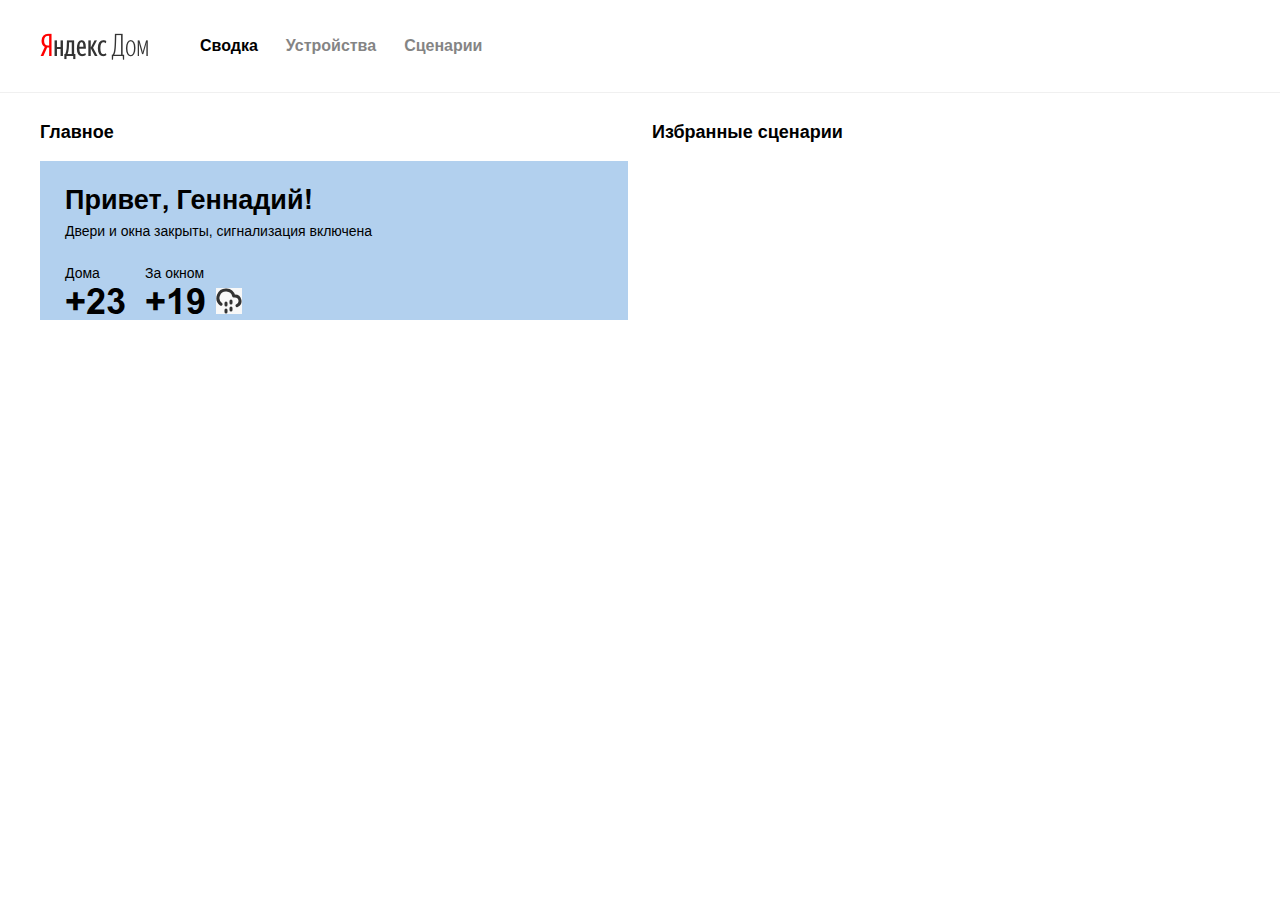
==== index.html @ 8c9fe4a0 "start main section" ====
<!DOCTYPE html>
<html lang="en">
<head>
    <meta charset="UTF-8">
    <meta name="viewport"
          content="width=device-width, initial-scale=1.0">
    <meta http-equiv="X-UA-Compatible" content="ie=edge">
    <title>Document</title>
    <link rel="stylesheet" href="./src/css/main.css">
</head>
<body>
<header class="header container">
    <img src="./src/img/logo.png" alt="">
    <nav class="head-nav">
        <ul class="head-nav__ul">
            <li class="head-nav__li"><a href="#" class="head-nav__link active">Сводка</a></li>
            <li class="head-nav__li"><a href="#" class="head-nav__link">Устройства</a></li>
            <li class="head-nav__li"><a href="#" class="head-nav__link">Сценарии</a></li>
        </ul>
    </nav>
</header>
<main class="container wrapper">
    <section class="main section">
        <h2 class="title">
            Главное
        </h2>
        <div class="main__body">
            <div class="main__info">
                <div class="main__greeting">
                    Привет, Геннадий!
                </div>
                <div class="main__status">
                    Двери и окна закрыты, сигнализация включена
                </div>
                <div class="main__temperature">
                    <div class="main__temperature_indoors">
                        <div class="main__temperature_title">
                            Дома
                        </div>
                        <div class="main__temperature_value">
                            +23
                        </div>
                    </div>
                    <div class="main__temperature_outdoors">
                        <div class="main__temperature_title">
                            За окном
                        </div>
                        <div class="main__temperature_value">
                            +19 <img src="./src/img/svg/cloud-drizzle.svg" alt="">
                        </div>
                    </div>
                </div>
            </div>
            <div class="main__devices">

            </div>
        </div>
    </section>
    <section class="scripts section">
        <div class="section__upper">
            <h2 class="title">Избранные сценарии</h2>
            <div class="scripts__scroller"></div>
        </div>
        <div class="scripts__area"></div>
    </section>
    <section class="devices section">
        <div class="section__upper">
            <h2 class="title"></h2>
            <div class="devices__filter"></div>
            <div class="devices__scroller"></div>
        </div>
        <div class="devices__row"></div>
    </section>
</main>
<footer class="footer">
    <nav class="footer__nav">

    </nav>
    <div class="copyright"></div>
</footer>
</body>
</html>
---- src/css/main.css ----
html,body,div,span,applet,object,iframe,h1,h2,h3,h4,h5,h6,p,blockquote,pre,a,abbr,acronym,address,big,cite,code,del,dfn,em,img,ins,kbd,q,s,samp,small,strike,strong,sub,sup,tt,var,b,u,i,center,dl,dt,dd,ol,ul,li,fieldset,form,label,legend,table,caption,tbody,tfoot,thead,tr,th,td,article,aside,canvas,details,embed,figure,figcaption,footer,header,hgroup,menu,nav,output,ruby,section,summary,time,mark,audio,video{margin:0;padding:0;border:0;font-size:100%;font:inherit;vertical-align:baseline}article,aside,details,figcaption,figure,footer,header,hgroup,menu,nav,section{display:block}body{line-height:1}ol,ul{list-style:none}blockquote,q{quotes:none}blockquote:before,blockquote:after,q:before,q:after{content:'';content:none}table{border-collapse:collapse;border-spacing:0}@font-face{font-family:"ArialMT";src:url("/src/fonts/arial-boldmt-opentype.otf");font-weight:700;font-style:normal}@font-face{font-family:"ArialMT";src:url("/src/fonts/ARIALMT.ttf");font-weight:400;font-style:normal}html{font-size:16px;font-family:"ArialMT",Arial,sans-serif}html,body{margin:0}body{background:transparent}.container{max-width:1366px;padding:0 40px}.title{margin-bottom:20px;font-size:18px;font-weight:700}.wrapper{display:flex;flex-wrap:wrap;padding-top:30px}.header{min-height:92px;display:flex;align-items:center;border-bottom:1px solid #F0F0F0}.head-nav{margin-left:52px}.head-nav__ul{display:flex;flex-wrap:wrap}.head-nav__li{margin-right:28px}.head-nav__link{opacity:0.6;font-size:16px;font-weight:700;color:#333;line-height:20px;text-decoration:none}.head-nav__link.active{opacity:1;color:#000}.main{width:49%;margin-right:2%}.main__body{padding:26px 25px 0 25px;background-color:rgba(0,100,200,0.3)}.main__greeting{margin-bottom:10px;font-size:27px;font-weight:700}.main__temperature{display:flex}.main__status,.main__temperature_title{font-size:14px}.main__status{margin-bottom:28px}.main__temperature_title{margin-bottom:4px}.main__temperature_indoors,.main__temperature_outdoors{min-width:80px}.main__temperature_value{font-size:calc(2em + 4px);font-weight:700}.scripts{width:49%}
/*# sourceMappingURL=main.css.map */
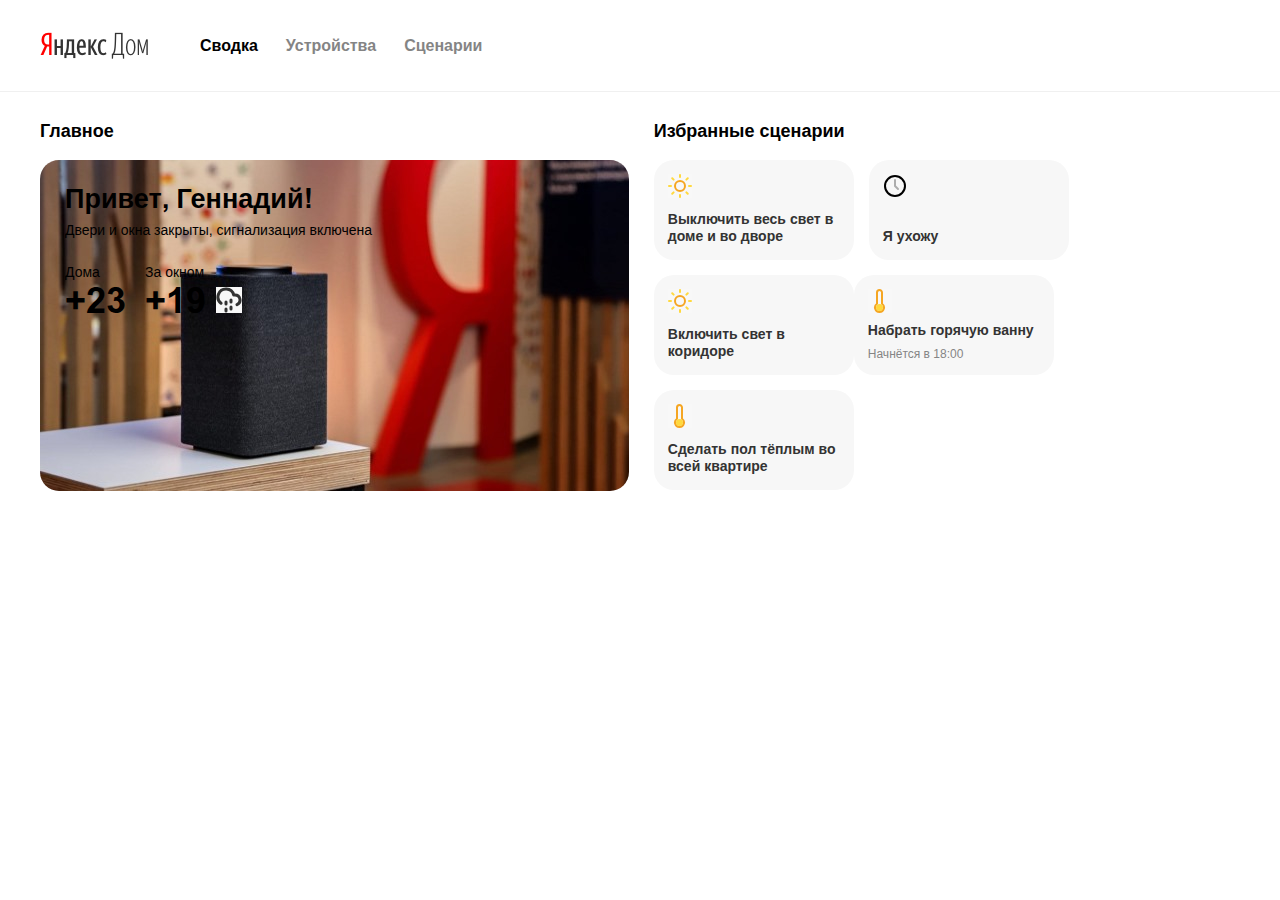
==== commit 2a1c3f3a: "add script section" ====
--- a/index.html
+++ b/index.html
@@ -10,7 +10,7 @@
 </head>
 <body>
 <header class="header container">
-    <img src="./src/img/logo.png" alt="">
+    <img src="src/img/png/logo.png" alt="">
     <nav class="head-nav">
         <ul class="head-nav__ul">
             <li class="head-nav__li"><a href="#" class="head-nav__link active">Сводка</a></li>
@@ -61,7 +61,41 @@
             <h2 class="title">Избранные сценарии</h2>
             <div class="scripts__scroller"></div>
         </div>
-        <div class="scripts__area"></div>
+        <div class="scripts__area">
+            <article class="item">
+                <img class="item__image" src="./src/img/svg/icon_sun_2.svg">
+                <div class="item__text">
+                    Выключить весь свет в доме и во дворе
+                </div>
+            </article>
+            <article class="item">
+                <img class="item__image" src="./src/img/svg/icon_scheduled.svg">
+                <div class="item__text">
+                    Я ухожу
+                </div>
+            </article>
+            <article class="item">
+                <img class="item__image" src="./src/img/svg/icon_sun_2.svg">
+                <div class="item__text">
+                    Включить свет в коридоре
+                </div>
+            </article>
+            <article class="item">
+                <img class="item__image" src="./src/img/svg/icon_temperature_2.svg">
+                <div class="item__text">
+                    Набрать горячую ванну
+                    <p class="item__mode">
+                        Начнётся в 18:00
+                    </p>
+                </div>
+            </article>
+            <article class="item">
+                <img class="item__image" src="./src/img/svg/icon_temperature_2.svg">
+                <div class="item__text">
+                    Сделать пол тёплым во всей квартире
+                </div>
+            </article>
+        </div>
     </section>
     <section class="devices section">
         <div class="section__upper">
--- a/src/css/main.css
+++ b/src/css/main.css
@@ -1,2 +1,2 @@
-html,body,div,span,applet,object,iframe,h1,h2,h3,h4,h5,h6,p,blockquote,pre,a,abbr,acronym,address,big,cite,code,del,dfn,em,img,ins,kbd,q,s,samp,small,strike,strong,sub,sup,tt,var,b,u,i,center,dl,dt,dd,ol,ul,li,fieldset,form,label,legend,table,caption,tbody,tfoot,thead,tr,th,td,article,aside,canvas,details,embed,figure,figcaption,footer,header,hgroup,menu,nav,output,ruby,section,summary,time,mark,audio,video{margin:0;padding:0;border:0;font-size:100%;font:inherit;vertical-align:baseline}article,aside,details,figcaption,figure,footer,header,hgroup,menu,nav,section{display:block}body{line-height:1}ol,ul{list-style:none}blockquote,q{quotes:none}blockquote:before,blockquote:after,q:before,q:after{content:'';content:none}table{border-collapse:collapse;border-spacing:0}@font-face{font-family:"ArialMT";src:url("/src/fonts/arial-boldmt-opentype.otf");font-weight:700;font-style:normal}@font-face{font-family:"ArialMT";src:url("/src/fonts/ARIALMT.ttf");font-weight:400;font-style:normal}html{font-size:16px;font-family:"ArialMT",Arial,sans-serif}html,body{margin:0}body{background:transparent}.container{max-width:1366px;padding:0 40px}.title{margin-bottom:20px;font-size:18px;font-weight:700}.wrapper{display:flex;flex-wrap:wrap;padding-top:30px}.header{min-height:92px;display:flex;align-items:center;border-bottom:1px solid #F0F0F0}.head-nav{margin-left:52px}.head-nav__ul{display:flex;flex-wrap:wrap}.head-nav__li{margin-right:28px}.head-nav__link{opacity:0.6;font-size:16px;font-weight:700;color:#333;line-height:20px;text-decoration:none}.head-nav__link.active{opacity:1;color:#000}.main{width:49%;margin-right:2%}.main__body{padding:26px 25px 0 25px;background-color:rgba(0,100,200,0.3)}.main__greeting{margin-bottom:10px;font-size:27px;font-weight:700}.main__temperature{display:flex}.main__status,.main__temperature_title{font-size:14px}.main__status{margin-bottom:28px}.main__temperature_title{margin-bottom:4px}.main__temperature_indoors,.main__temperature_outdoors{min-width:80px}.main__temperature_value{font-size:calc(2em + 4px);font-weight:700}.scripts{width:49%}
+html,body,div,span,applet,object,iframe,h1,h2,h3,h4,h5,h6,p,blockquote,pre,a,abbr,acronym,address,big,cite,code,del,dfn,em,img,ins,kbd,q,s,samp,small,strike,strong,sub,sup,tt,var,b,u,i,center,dl,dt,dd,ol,ul,li,fieldset,form,label,legend,table,caption,tbody,tfoot,thead,tr,th,td,article,aside,canvas,details,embed,figure,figcaption,footer,header,hgroup,menu,nav,output,ruby,section,summary,time,mark,audio,video{margin:0;padding:0;border:0;font-size:100%;font:inherit;vertical-align:baseline}article,aside,details,figcaption,figure,footer,header,hgroup,menu,nav,section{display:block}body{line-height:1}ol,ul{list-style:none}blockquote,q{quotes:none}blockquote:before,blockquote:after,q:before,q:after{content:'';content:none}table{border-collapse:collapse;border-spacing:0}@font-face{font-family:"ArialMT";src:url("/src/fonts/arial-boldmt-opentype.otf");font-weight:700;font-style:normal}@font-face{font-family:"ArialMT";src:url("/src/fonts/ARIALMT.ttf");font-weight:400;font-style:normal}html{font-size:16px;font-family:"ArialMT",Arial,sans-serif}html,body{margin:0}*{box-sizing:border-box}body{background:transparent}.container{max-width:1366px;padding:0 0 0 40px}.title{margin-bottom:20px;font-size:18px;font-weight:700}.wrapper{display:flex;flex-wrap:wrap;padding-top:30px}.header{min-height:92px;display:flex;align-items:center;border-bottom:1px solid #F0F0F0}.head-nav{margin-left:52px}.head-nav__ul{display:flex;flex-wrap:wrap}.head-nav__li{margin-right:28px}.head-nav__link{opacity:0.6;font-size:16px;font-weight:700;color:#333;line-height:20px;text-decoration:none}.head-nav__link.active{opacity:1;color:#000}.main{width:47.5%;margin-right:2%}.main__body{padding:26px 25px 0 25px;min-height:331px;background:#fff url("./../img/jpeg/bg.jpeg");border-radius:19px}.main__greeting{margin-bottom:10px;font-size:27px;font-weight:700}.main__temperature{display:flex}.main__status,.main__temperature_title{font-size:14px}.main__status{margin-bottom:28px}.main__temperature_title{margin-bottom:4px}.main__temperature_indoors,.main__temperature_outdoors{min-width:80px}.main__temperature_value{font-size:calc(2em + 4px);font-weight:700}.scripts{width:50.5%}.scripts__area{display:flex;flex-wrap:wrap}.scripts__area .item:nth-of-type(3n){margin-right:0}.item{display:flex;flex-direction:column;align-items:flex-start;width:200px;min-height:100px;padding:14px;margin:0 15px 15px 0;border-radius:20px;background-color:#F7F7F7;-moz-transition:box-shadow 0.3s ease-in-out,color 0.3s ease-in-out,background-color 0.3s ease-in-out,border 0.3s ease-in-out;-o-transition:box-shadow 0.3s ease-in-out,color 0.3s ease-in-out,background-color 0.3s ease-in-out,border 0.3s ease-in-out;-webkit-transition:box-shadow 0.3s ease-in-out,color 0.3s ease-in-out,background-color 0.3s ease-in-out,border 0.3s ease-in-out;transition:box-shadow 0.3s ease-in-out,color 0.3s ease-in-out,background-color 0.3s ease-in-out,border 0.3s ease-in-out}.item:hover,.item:active{cursor:pointer;box-shadow:0 2px 6px 0 rgba(197,186,186,0.5);background:#fff}.item__text{margin:auto 0 0 0;font-weight:700;font-size:14px;color:#333;letter-spacing:0;line-height:1.2;text-align:left}.item__mode{margin-top:7px;font-weight:400;font-size:0.75rem;color:#858585;letter-spacing:0}
 /*# sourceMappingURL=main.css.map */
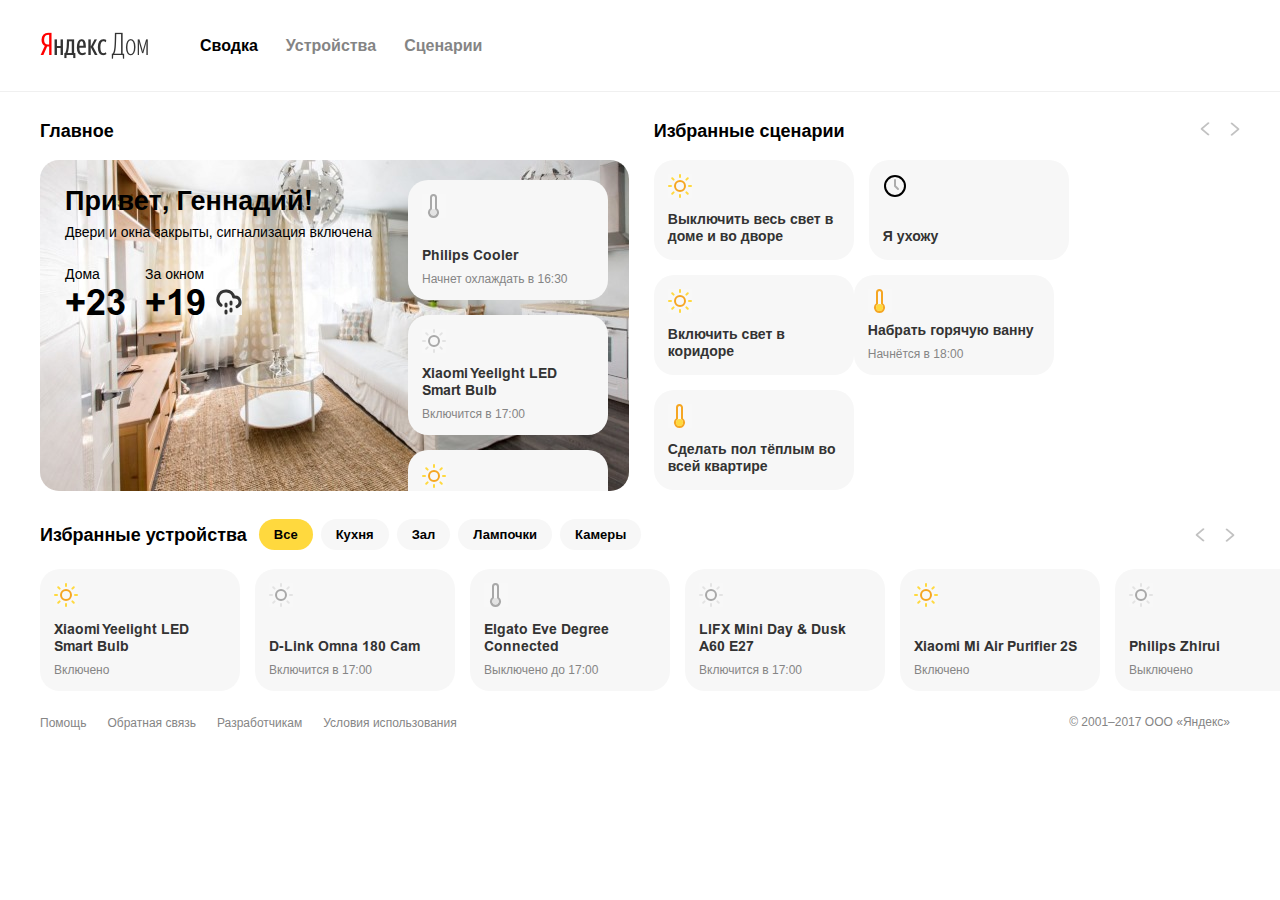
==== commit 10890d35: "add all sections" ====
--- a/index.html
+++ b/index.html
@@ -52,14 +52,60 @@
                 </div>
             </div>
             <div class="main__devices">
+                <div class="main__column">
+                    <article class="item">
+                        <img class="item__image" src="./src/img/svg/icon_temperature.svg">
+                        <div class="item__text">
+                            Philips Cooler
+                            <p class="item__mode">
+                                Начнет охлаждать в 16:30
+                            </p>
+                        </div>
+                    </article>
+                    <article class="item">
+                        <img class="item__image" src="./src/img/svg/icon_sun.svg">
+                        <div class="item__text">
+                            Xiaomi Yeelight LED Smart Bulb
+                            <p class="item__mode">
+                                Включится в 17:00
+                            </p>
+                        </div>
+                    </article>
+                    <article class="item">
+                        <img class="item__image" src="./src/img/svg/icon_sun_2.svg">
+                        <div class="item__text">
+                            Выключить весь свет в доме и во дворе
+                        </div>
+                    </article>
+                    <article class="item">
+                        <img class="item__image" src="./src/img/svg/icon_sun_2.svg">
+                        <div class="item__text">
+                            Выключить весь свет в доме и во дворе
+                        </div>
+                    </article><article class="item">
+                    <img class="item__image" src="./src/img/svg/icon_sun_2.svg">
+                    <div class="item__text">
+                        Выключить весь свет в доме и во дворе
+                    </div>
+                </article><article class="item">
+                    <img class="item__image" src="./src/img/svg/icon_sun_2.svg">
+                    <div class="item__text">
+                        Выключить весь свет в доме и во дворе
+                    </div>
+                </article>
 
+
+                </div>
             </div>
         </div>
     </section>
     <section class="scripts section">
         <div class="section__upper">
             <h2 class="title">Избранные сценарии</h2>
-            <div class="scripts__scroller"></div>
+            <div class="scroller scroller-scripts">
+                <img src="./src/img/png/arrow@2x.png" alt="Предыдущий" class="scroller__arrow">
+                <img src="./src/img/png/arrow_next@2x.png" alt="Следующий" class="scroller__arrow">
+            </div>
         </div>
         <div class="scripts__area">
             <article class="item">
@@ -98,19 +144,111 @@
         </div>
     </section>
     <section class="devices section">
-        <div class="section__upper">
-            <h2 class="title"></h2>
-            <div class="devices__filter"></div>
-            <div class="devices__scroller"></div>
-        </div>
-        <div class="devices__row"></div>
+        <div class="section__upper devices__upper">
+            <h2 class="title">Избранные устройства</h2>
+            <div class="devices__filter">
+                <div class="devices__filter_lg">
+                    <button class="devices__filter-btn active">Все</button>
+                    <button class="devices__filter-btn">Кухня</button>
+                    <button class="devices__filter-btn">Зал</button>
+                    <button class="devices__filter-btn">Лампочки</button>
+                    <button class="devices__filter-btn">Камеры</button>
+                </div>
+                <div class="devices__filter_sm"></div>
+            </div>
+            <div class="scroller scroller-devices">
+                <img src="./src/img/png/arrow@2x.png" alt="Предыдущий" class="scroller__arrow ">
+                <img src="./src/img/png/arrow_next@2x.png" alt="Следующий" class="scroller__arrow active">
+            </div>
+        </div>
+        <div class="devices__visible-area">
+            <div class="devices__row">
+                <article class="item">
+                    <img class="item__image" src="./src/img/svg/icon_sun_2.svg">
+                    <div class="item__text">
+                        Xiaomi Yeelight LED Smart Bulb
+                        <p class="item__mode">
+                            Включено
+                        </p>
+                    </div>
+                </article>
+                <article class="item">
+                    <img class="item__image" src="./src/img/svg/icon_sun.svg">
+                    <div class="item__text">
+                        D-Link Omna 180 Cam
+                        <p class="item__mode">
+                            Включится в 17:00
+                        </p>
+                    </div>
+                </article>
+                <article class="item">
+                    <img class="item__image" src="./src/img/svg/icon_temperature.svg">
+                    <div class="item__text">
+                        Elgato Eve Degree Connected
+                        <p class="item__mode">
+                            Выключено до 17:00
+                        </p>
+                    </div>
+                </article>
+                <article class="item">
+                    <img class="item__image" src="./src/img/svg/icon_sun.svg">
+                    <div class="item__text">
+                        LIFX Mini Day & Dusk A60 E27
+                        <p class="item__mode">
+                            Включится в 17:00
+                        </p>
+                    </div>
+                </article>
+                <article class="item">
+                    <img class="item__image" src="./src/img/svg/icon_sun_2.svg">
+                    <div class="item__text">
+                        Xiaomi Mi Air Purifier 2S
+                        <p class="item__mode">
+                            Включено
+                        </p>
+                    </div>
+                </article>
+                <article class="item">
+                    <img class="item__image" src="./src/img/svg/icon_sun.svg">
+                    <div class="item__text">
+                        Philips Zhirui
+                        <p class="item__mode">
+                            Выключено
+                        </p>
+                    </div>
+                </article>
+                <article class="item">
+                    <img class="item__image" src="./src/img/svg/icon_sun_2.svg">
+                    <div class="item__text">
+                        Philips Zhirui
+                        <p class="item__mode">
+                            Выключено
+                        </p>
+                    </div>
+                </article>
+                <article class="item">Xiaomi Mi Air Purifier 2S
+                    <img class="item__image" src="./src/img/svg/icon_temperature_2.svg">
+                    <div class="item__text">
+                        Xiaomi Mi Air Purifier 2S
+                        <p class="item__mode">
+                            Включено
+                        </p>
+                    </div>
+                </article>
+            </div>
+        </div>
     </section>
 </main>
-<footer class="footer">
+<footer class="container footer">
     <nav class="footer__nav">
-
+        <ul class="footer__ul">
+            <li class="footer__li"><a href="#" class="footer__a">Помощь</a></li>
+            <li class="footer__li"><a href="#" class="footer__a">Обратная связь</a></li>
+            <li class="footer__li"><a href="#" class="footer__a">Разработчикам</a></li>
+            <li class="footer__li"><a href="#" class="footer__a">Условия использования</a></li>
+        </ul>
     </nav>
-    <div class="copyright"></div>
+    <div class="copyright">© 2001–2017  ООО «Яндекс»</div>
 </footer>
 </body>
 </html>--- a/src/css/main.css
+++ b/src/css/main.css
@@ -1,2 +1,2 @@
-html,body,div,span,applet,object,iframe,h1,h2,h3,h4,h5,h6,p,blockquote,pre,a,abbr,acronym,address,big,cite,code,del,dfn,em,img,ins,kbd,q,s,samp,small,strike,strong,sub,sup,tt,var,b,u,i,center,dl,dt,dd,ol,ul,li,fieldset,form,label,legend,table,caption,tbody,tfoot,thead,tr,th,td,article,aside,canvas,details,embed,figure,figcaption,footer,header,hgroup,menu,nav,output,ruby,section,summary,time,mark,audio,video{margin:0;padding:0;border:0;font-size:100%;font:inherit;vertical-align:baseline}article,aside,details,figcaption,figure,footer,header,hgroup,menu,nav,section{display:block}body{line-height:1}ol,ul{list-style:none}blockquote,q{quotes:none}blockquote:before,blockquote:after,q:before,q:after{content:'';content:none}table{border-collapse:collapse;border-spacing:0}@font-face{font-family:"ArialMT";src:url("/src/fonts/arial-boldmt-opentype.otf");font-weight:700;font-style:normal}@font-face{font-family:"ArialMT";src:url("/src/fonts/ARIALMT.ttf");font-weight:400;font-style:normal}html{font-size:16px;font-family:"ArialMT",Arial,sans-serif}html,body{margin:0}*{box-sizing:border-box}body{background:transparent}.container{max-width:1366px;padding:0 0 0 40px}.title{margin-bottom:20px;font-size:18px;font-weight:700}.wrapper{display:flex;flex-wrap:wrap;padding-top:30px}.header{min-height:92px;display:flex;align-items:center;border-bottom:1px solid #F0F0F0}.head-nav{margin-left:52px}.head-nav__ul{display:flex;flex-wrap:wrap}.head-nav__li{margin-right:28px}.head-nav__link{opacity:0.6;font-size:16px;font-weight:700;color:#333;line-height:20px;text-decoration:none}.head-nav__link.active{opacity:1;color:#000}.main{width:47.5%;margin-right:2%}.main__body{padding:26px 25px 0 25px;min-height:331px;background:#fff url("./../img/jpeg/bg.jpeg");border-radius:19px}.main__greeting{margin-bottom:10px;font-size:27px;font-weight:700}.main__temperature{display:flex}.main__status,.main__temperature_title{font-size:14px}.main__status{margin-bottom:28px}.main__temperature_title{margin-bottom:4px}.main__temperature_indoors,.main__temperature_outdoors{min-width:80px}.main__temperature_value{font-size:calc(2em + 4px);font-weight:700}.scripts{width:50.5%}.scripts__area{display:flex;flex-wrap:wrap}.scripts__area .item:nth-of-type(3n){margin-right:0}.item{display:flex;flex-direction:column;align-items:flex-start;width:200px;min-height:100px;padding:14px;margin:0 15px 15px 0;border-radius:20px;background-color:#F7F7F7;-moz-transition:box-shadow 0.3s ease-in-out,color 0.3s ease-in-out,background-color 0.3s ease-in-out,border 0.3s ease-in-out;-o-transition:box-shadow 0.3s ease-in-out,color 0.3s ease-in-out,background-color 0.3s ease-in-out,border 0.3s ease-in-out;-webkit-transition:box-shadow 0.3s ease-in-out,color 0.3s ease-in-out,background-color 0.3s ease-in-out,border 0.3s ease-in-out;transition:box-shadow 0.3s ease-in-out,color 0.3s ease-in-out,background-color 0.3s ease-in-out,border 0.3s ease-in-out}.item:hover,.item:active{cursor:pointer;box-shadow:0 2px 6px 0 rgba(197,186,186,0.5);background:#fff}.item__text{margin:auto 0 0 0;font-weight:700;font-size:14px;color:#333;letter-spacing:0;line-height:1.2;text-align:left}.item__mode{margin-top:7px;font-weight:400;font-size:0.75rem;color:#858585;letter-spacing:0}
+html,body,div,span,applet,object,iframe,h1,h2,h3,h4,h5,h6,p,blockquote,pre,a,abbr,acronym,address,big,cite,code,del,dfn,em,img,ins,kbd,q,s,samp,small,strike,strong,sub,sup,tt,var,b,u,i,center,dl,dt,dd,ol,ul,li,fieldset,form,label,legend,table,caption,tbody,tfoot,thead,tr,th,td,article,aside,canvas,details,embed,figure,figcaption,footer,header,hgroup,menu,nav,output,ruby,section,summary,time,mark,audio,video{margin:0;padding:0;border:0;font-size:100%;font:inherit;vertical-align:baseline}article,aside,details,figcaption,figure,footer,header,hgroup,menu,nav,section{display:block}body{line-height:1}ol,ul{list-style:none}blockquote,q{quotes:none}blockquote:before,blockquote:after,q:before,q:after{content:'';content:none}table{border-collapse:collapse;border-spacing:0}@font-face{font-family:"ArialMT";src:url("./../fonts/arial-boldmt-opentype.otf");font-weight:700;font-style:normal}@font-face{font-family:"ArialMT";src:url("./../fonts/ARIALMT.ttf");font-weight:400;font-style:normal}html{font-size:16px;font-family:"ArialMT",Arial,sans-serif}html,body{margin:0}*{box-sizing:border-box}body{background:transparent}main{margin-bottom:8px}.container{max-width:1366px;padding:0 0 0 40px}.title{margin-bottom:20px;font-size:18px;font-weight:700}.wrapper{display:flex;flex-wrap:wrap;padding-top:30px}.section__upper{display:flex;justify-content:space-between}.scroller{display:flex;justify-content:space-between;width:40px}.scroller__arrow{display:block;width:10px;height:14px}.scroller-scripts{margin-right:40px}.header{min-height:92px;display:flex;align-items:center;border-bottom:1px solid #F0F0F0}.head-nav{margin-left:52px}.head-nav__ul{display:flex;flex-wrap:wrap}.head-nav__li{margin-right:28px}.head-nav__link{opacity:0.6;font-size:16px;font-weight:700;color:#333;line-height:20px;text-decoration:none}.head-nav__link.active{opacity:1;color:#000}.main{width:47.5%;margin:0 2% 28px 0}.main .item{min-height:120px;margin-right:0}.main__body{display:flex;overflow:hidden;padding:20px 21px 0 25px;max-height:330px;min-height:331px;background:#fff url("./../img/jpeg/12.jpg") no-repeat;border-radius:19px}.main__info{padding-top:8px}.main__greeting{margin-bottom:10px;font-size:27px;font-weight:700}.main__temperature{display:flex}.main__status,.main__temperature_title{font-size:14px}.main__status{margin-bottom:28px}.main__temperature_title{margin-bottom:4px}.main__temperature_indoors,.main__temperature_outdoors{min-width:80px}.main__temperature_value{font-size:calc(2em + 4px);font-weight:700}.main__devices{margin:0 0 0 auto}.main__column{display:flex;flex-wrap:wrap;flex-direction:column;height:10000px}.scripts{width:50.5%}.scripts__area{display:flex;flex-wrap:wrap}.scripts__area .item:nth-of-type(3n){margin-right:0}.item{display:flex;flex-direction:column;align-items:flex-start;width:200px;min-height:100px;padding:14px;margin:0 15px 15px 0;border-radius:20px;background-color:#F7F7F7;-moz-transition:box-shadow 0.3s ease-in-out,color 0.3s ease-in-out,background-color 0.3s ease-in-out,border 0.3s ease-in-out;-o-transition:box-shadow 0.3s ease-in-out,color 0.3s ease-in-out,background-color 0.3s ease-in-out,border 0.3s ease-in-out;-webkit-transition:box-shadow 0.3s ease-in-out,color 0.3s ease-in-out,background-color 0.3s ease-in-out,border 0.3s ease-in-out;transition:box-shadow 0.3s ease-in-out,color 0.3s ease-in-out,background-color 0.3s ease-in-out,border 0.3s ease-in-out}.item:hover,.item:active{cursor:pointer;box-shadow:0 2px 6px 0 rgba(197,186,186,0.5);background:#fff}.item__text{margin:auto 0 0 0;font-weight:700;font-size:14px;color:#333;letter-spacing:0;line-height:1.2;text-align:left}.item__mode{margin-top:7px;font-weight:400;font-size:0.75rem;color:#858585;letter-spacing:0}.devices{width:100%}.devices .title{margin-bottom:0}.devices .item{min-height:120px}.devices__upper{display:flex;align-items:center;margin-bottom:19px}.devices__filter{margin:0 auto 0 12px}.devices__filter_lg{display:flex}.devices__filter-btn{display:block;margin-right:8px;padding:8px 15px;background-color:#F7F7F7;font-size:0.8125rem;font-weight:700;border-radius:20px;border:none}.devices__filter-btn.active{background-color:#FFD93E}.scroller-devices{margin-right:45px}.devices__visible-area{overflow-x:hidden}.devices__row{display:flex;width:10000px}.footer{display:flex;align-items:center;justify-content:space-between;padding-right:50px}.footer__ul{display:flex;flex-wrap:wrap}.footer__a,.copyright{font-size:0.75rem;color:#858585;letter-spacing:0.01px}.footer__li{margin-right:21px}.footer__a{text-decoration:none}.footer__a:hover{text-decoration:none}
 /*# sourceMappingURL=main.css.map */
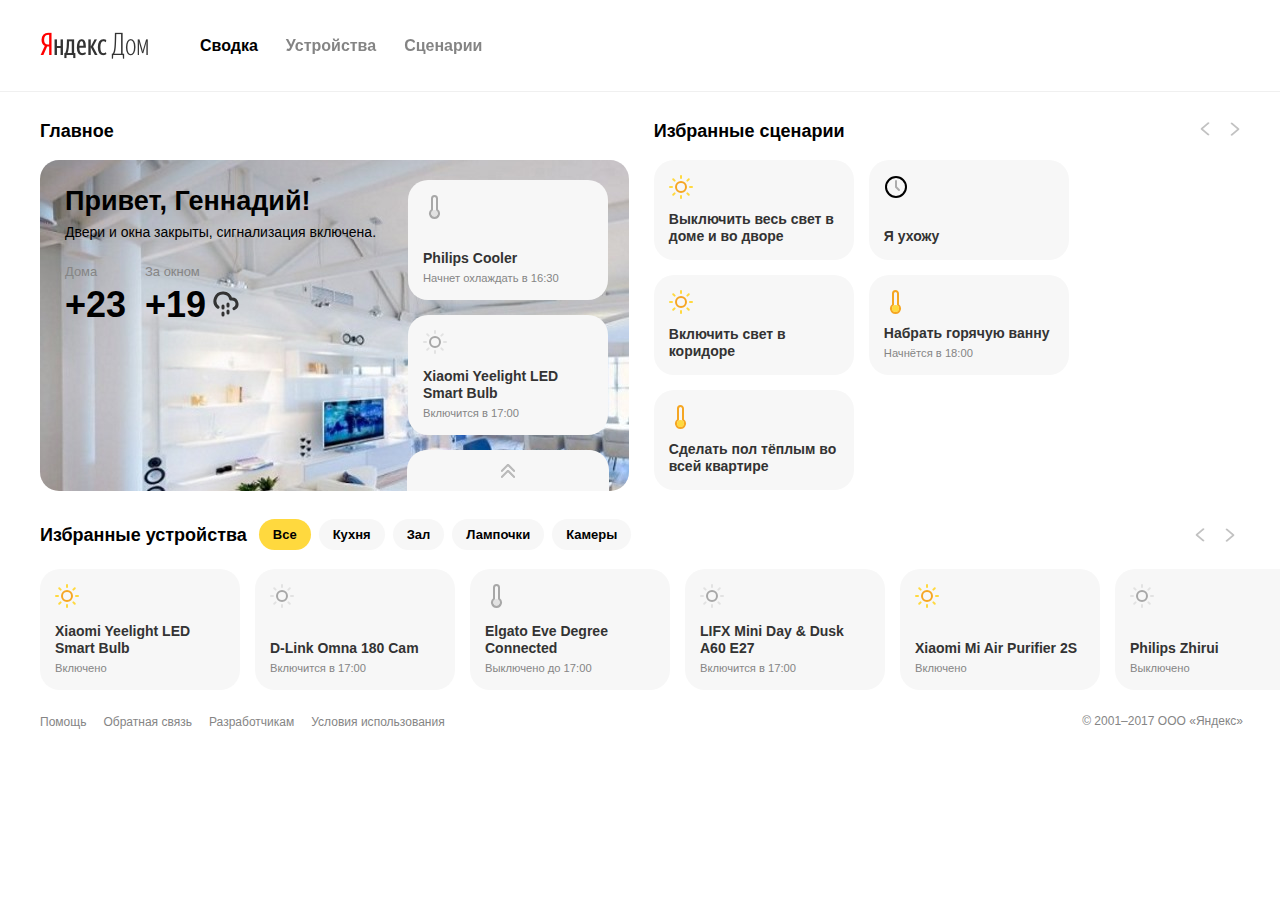
==== commit adbd5c8d: "all sections on adaptive" ====
--- a/index.html
+++ b/index.html
@@ -10,8 +10,8 @@
 </head>
 <body>
 <header class="header container">
-    <img src="src/img/png/logo.png" alt="">
-    <nav class="head-nav">
+    <img src="src/img/png/logo.png" alt="ЯндексДом">
+    <nav class="head-nav sm-hidden">
         <ul class="head-nav__ul">
             <li class="head-nav__li"><a href="#" class="head-nav__link active">Сводка</a></li>
             <li class="head-nav__li"><a href="#" class="head-nav__link">Устройства</a></li>
@@ -21,7 +21,7 @@
 </header>
 <main class="container wrapper">
     <section class="main section">
-        <h2 class="title">
+        <h2 class="title sm-hidden">
             Главное
         </h2>
         <div class="main__body">
@@ -30,7 +30,7 @@
                     Привет, Геннадий!
                 </div>
                 <div class="main__status">
-                    Двери и окна закрыты, сигнализация включена
+                    Двери и окна закрыты, сигнализация включена.
                 </div>
                 <div class="main__temperature">
                     <div class="main__temperature_indoors">
@@ -38,7 +38,7 @@
                             Дома
                         </div>
                         <div class="main__temperature_value">
-                            +23
+                            <div class="main__temperature_wrap">+23</div>
                         </div>
                     </div>
                     <div class="main__temperature_outdoors">
@@ -46,10 +46,14 @@
                             За окном
                         </div>
                         <div class="main__temperature_value">
-                            +19 <img src="./src/img/svg/cloud-drizzle.svg" alt="">
-                        </div>
-                    </div>
-                </div>
+                            <div class="main__temperature_wrap">+19</div>
+                            <img src="./src/img/svg/cloud-drizzle.svg" alt="Облачно" class="main__temperature_img">
+                        </div>
+                    </div>
+                </div>
+            </div>
+            <div class="main__next-devices sm-hidden">
+                <img src="./src/img/svg/more.svg" alt="Дальше">
             </div>
             <div class="main__devices">
                 <div class="main__column">
@@ -82,19 +86,19 @@
                         <div class="item__text">
                             Выключить весь свет в доме и во дворе
                         </div>
-                    </article><article class="item">
-                    <img class="item__image" src="./src/img/svg/icon_sun_2.svg">
-                    <div class="item__text">
-                        Выключить весь свет в доме и во дворе
-                    </div>
-                </article><article class="item">
-                    <img class="item__image" src="./src/img/svg/icon_sun_2.svg">
-                    <div class="item__text">
-                        Выключить весь свет в доме и во дворе
-                    </div>
-                </article>
-
-
+                    </article>
+                    <article class="item">
+                        <img class="item__image" src="./src/img/svg/icon_sun_2.svg">
+                        <div class="item__text">
+                            Выключить весь свет в доме и во дворе
+                        </div>
+                    </article>
+                    <article class="item">
+                        <img class="item__image" src="./src/img/svg/icon_sun_2.svg">
+                        <div class="item__text">
+                            Выключить весь свет в доме и во дворе
+                        </div>
+                    </article>
                 </div>
             </div>
         </div>
@@ -102,52 +106,54 @@
     <section class="scripts section">
         <div class="section__upper">
             <h2 class="title">Избранные сценарии</h2>
-            <div class="scroller scroller-scripts">
+            <div class="scroller scroller-scripts sm-hidden">
                 <img src="./src/img/png/arrow@2x.png" alt="Предыдущий" class="scroller__arrow">
                 <img src="./src/img/png/arrow_next@2x.png" alt="Следующий" class="scroller__arrow">
             </div>
         </div>
-        <div class="scripts__area">
-            <article class="item">
-                <img class="item__image" src="./src/img/svg/icon_sun_2.svg">
-                <div class="item__text">
-                    Выключить весь свет в доме и во дворе
-                </div>
-            </article>
-            <article class="item">
-                <img class="item__image" src="./src/img/svg/icon_scheduled.svg">
-                <div class="item__text">
-                    Я ухожу
-                </div>
-            </article>
-            <article class="item">
-                <img class="item__image" src="./src/img/svg/icon_sun_2.svg">
-                <div class="item__text">
-                    Включить свет в коридоре
-                </div>
-            </article>
-            <article class="item">
-                <img class="item__image" src="./src/img/svg/icon_temperature_2.svg">
-                <div class="item__text">
-                    Набрать горячую ванну
-                    <p class="item__mode">
-                        Начнётся в 18:00
-                    </p>
-                </div>
-            </article>
-            <article class="item">
-                <img class="item__image" src="./src/img/svg/icon_temperature_2.svg">
-                <div class="item__text">
-                    Сделать пол тёплым во всей квартире
-                </div>
-            </article>
+        <div class="scripts__wrap">
+            <div class="scripts__area">
+                <article class="item">
+                    <img class="item__image" src="./src/img/svg/icon_sun_2.svg">
+                    <div class="item__text">
+                        Выключить весь свет в доме и во дворе
+                    </div>
+                </article>
+                <article class="item">
+                    <img class="item__image" src="./src/img/svg/icon_scheduled.svg">
+                    <div class="item__text">
+                        Я ухожу
+                    </div>
+                </article>
+                <article class="item">
+                    <img class="item__image" src="./src/img/svg/icon_sun_2.svg">
+                    <div class="item__text">
+                        Включить свет в коридоре
+                    </div>
+                </article>
+                <article class="item">
+                    <img class="item__image" src="./src/img/svg/icon_temperature_2.svg">
+                    <div class="item__text">
+                        Набрать горячую ванну
+                        <p class="item__mode">
+                            Начнётся в 18:00
+                        </p>
+                    </div>
+                </article>
+                <article class="item">
+                    <img class="item__image" src="./src/img/svg/icon_temperature_2.svg">
+                    <div class="item__text">
+                        Сделать пол тёплым во всей квартире
+                    </div>
+                </article>
+            </div>
         </div>
     </section>
     <section class="devices section">
         <div class="section__upper devices__upper">
             <h2 class="title">Избранные устройства</h2>
             <div class="devices__filter">
-                <div class="devices__filter_lg">
+                <div class="devices__filter_lg sm-hidden">
                     <button class="devices__filter-btn active">Все</button>
                     <button class="devices__filter-btn">Кухня</button>
                     <button class="devices__filter-btn">Зал</button>
@@ -156,7 +162,7 @@
                 </div>
                 <div class="devices__filter_sm"></div>
             </div>
-            <div class="scroller scroller-devices">
+            <div class="scroller scroller-devices sm-hidden">
                 <img src="./src/img/png/arrow@2x.png" alt="Предыдущий" class="scroller__arrow ">
                 <img src="./src/img/png/arrow_next@2x.png" alt="Следующий" class="scroller__arrow active">
             </div>
@@ -230,6 +236,24 @@
                     <img class="item__image" src="./src/img/svg/icon_temperature_2.svg">
                     <div class="item__text">
                         Xiaomi Mi Air Purifier 2S
+                        <p class="item__mode">
+                            Включено
+                        </p>
+                    </div>
+                </article>
+                <article class="item">Xiaomi Mi Air Purifier 2S
+                    <img class="item__image" src="./src/img/svg/icon_temperature_2.svg">
+                    <div class="item__text">
+                        Test
+                        <p class="item__mode">
+                            Выключено
+                        </p>
+                    </div>
+                </article>
+                <article class="item">Xiaomi Mi Air Purifier 2S
+                    <img class="item__image" src="./src/img/svg/icon_temperature_2.svg">
+                    <div class="item__text">
+                        Test Super
                         <p class="item__mode">
                             Включено
                         </p>
@@ -248,7 +272,7 @@
             <li class="footer__li"><a href="#" class="footer__a">Условия использования</a></li>
         </ul>
     </nav>
-    <div class="copyright">© 2001–2017  ООО «Яндекс»</div>
+    <div class="copyright">© 2001–2017 ООО «Яндекс»</div>
 </footer>
 </body>
 </html>--- a/src/css/main.css
+++ b/src/css/main.css
@@ -1,2 +1,2 @@
-html,body,div,span,applet,object,iframe,h1,h2,h3,h4,h5,h6,p,blockquote,pre,a,abbr,acronym,address,big,cite,code,del,dfn,em,img,ins,kbd,q,s,samp,small,strike,strong,sub,sup,tt,var,b,u,i,center,dl,dt,dd,ol,ul,li,fieldset,form,label,legend,table,caption,tbody,tfoot,thead,tr,th,td,article,aside,canvas,details,embed,figure,figcaption,footer,header,hgroup,menu,nav,output,ruby,section,summary,time,mark,audio,video{margin:0;padding:0;border:0;font-size:100%;font:inherit;vertical-align:baseline}article,aside,details,figcaption,figure,footer,header,hgroup,menu,nav,section{display:block}body{line-height:1}ol,ul{list-style:none}blockquote,q{quotes:none}blockquote:before,blockquote:after,q:before,q:after{content:'';content:none}table{border-collapse:collapse;border-spacing:0}@font-face{font-family:"ArialMT";src:url("./../fonts/arial-boldmt-opentype.otf");font-weight:700;font-style:normal}@font-face{font-family:"ArialMT";src:url("./../fonts/ARIALMT.ttf");font-weight:400;font-style:normal}html{font-size:16px;font-family:"ArialMT",Arial,sans-serif}html,body{margin:0}*{box-sizing:border-box}body{background:transparent}main{margin-bottom:8px}.container{max-width:1366px;padding:0 0 0 40px}.title{margin-bottom:20px;font-size:18px;font-weight:700}.wrapper{display:flex;flex-wrap:wrap;padding-top:30px}.section__upper{display:flex;justify-content:space-between}.scroller{display:flex;justify-content:space-between;width:40px}.scroller__arrow{display:block;width:10px;height:14px}.scroller-scripts{margin-right:40px}.header{min-height:92px;display:flex;align-items:center;border-bottom:1px solid #F0F0F0}.head-nav{margin-left:52px}.head-nav__ul{display:flex;flex-wrap:wrap}.head-nav__li{margin-right:28px}.head-nav__link{opacity:0.6;font-size:16px;font-weight:700;color:#333;line-height:20px;text-decoration:none}.head-nav__link.active{opacity:1;color:#000}.main{width:47.5%;margin:0 2% 28px 0}.main .item{min-height:120px;margin-right:0}.main__body{display:flex;overflow:hidden;padding:20px 21px 0 25px;max-height:330px;min-height:331px;background:#fff url("./../img/jpeg/12.jpg") no-repeat;border-radius:19px}.main__info{padding-top:8px}.main__greeting{margin-bottom:10px;font-size:27px;font-weight:700}.main__temperature{display:flex}.main__status,.main__temperature_title{font-size:14px}.main__status{margin-bottom:28px}.main__temperature_title{margin-bottom:4px}.main__temperature_indoors,.main__temperature_outdoors{min-width:80px}.main__temperature_value{font-size:calc(2em + 4px);font-weight:700}.main__devices{margin:0 0 0 auto}.main__column{display:flex;flex-wrap:wrap;flex-direction:column;height:10000px}.scripts{width:50.5%}.scripts__area{display:flex;flex-wrap:wrap}.scripts__area .item:nth-of-type(3n){margin-right:0}.item{display:flex;flex-direction:column;align-items:flex-start;width:200px;min-height:100px;padding:14px;margin:0 15px 15px 0;border-radius:20px;background-color:#F7F7F7;-moz-transition:box-shadow 0.3s ease-in-out,color 0.3s ease-in-out,background-color 0.3s ease-in-out,border 0.3s ease-in-out;-o-transition:box-shadow 0.3s ease-in-out,color 0.3s ease-in-out,background-color 0.3s ease-in-out,border 0.3s ease-in-out;-webkit-transition:box-shadow 0.3s ease-in-out,color 0.3s ease-in-out,background-color 0.3s ease-in-out,border 0.3s ease-in-out;transition:box-shadow 0.3s ease-in-out,color 0.3s ease-in-out,background-color 0.3s ease-in-out,border 0.3s ease-in-out}.item:hover,.item:active{cursor:pointer;box-shadow:0 2px 6px 0 rgba(197,186,186,0.5);background:#fff}.item__text{margin:auto 0 0 0;font-weight:700;font-size:14px;color:#333;letter-spacing:0;line-height:1.2;text-align:left}.item__mode{margin-top:7px;font-weight:400;font-size:0.75rem;color:#858585;letter-spacing:0}.devices{width:100%}.devices .title{margin-bottom:0}.devices .item{min-height:120px}.devices__upper{display:flex;align-items:center;margin-bottom:19px}.devices__filter{margin:0 auto 0 12px}.devices__filter_lg{display:flex}.devices__filter-btn{display:block;margin-right:8px;padding:8px 15px;background-color:#F7F7F7;font-size:0.8125rem;font-weight:700;border-radius:20px;border:none}.devices__filter-btn.active{background-color:#FFD93E}.scroller-devices{margin-right:45px}.devices__visible-area{overflow-x:hidden}.devices__row{display:flex;width:10000px}.footer{display:flex;align-items:center;justify-content:space-between;padding-right:50px}.footer__ul{display:flex;flex-wrap:wrap}.footer__a,.copyright{font-size:0.75rem;color:#858585;letter-spacing:0.01px}.footer__li{margin-right:21px}.footer__a{text-decoration:none}.footer__a:hover{text-decoration:none}
+html,body,div,span,applet,object,iframe,h1,h2,h3,h4,h5,h6,p,blockquote,pre,a,abbr,acronym,address,big,cite,code,del,dfn,em,img,ins,kbd,q,s,samp,small,strike,strong,sub,sup,tt,var,b,u,i,center,dl,dt,dd,ol,ul,li,fieldset,form,label,legend,table,caption,tbody,tfoot,thead,tr,th,td,article,aside,canvas,details,embed,figure,figcaption,footer,header,hgroup,menu,nav,output,ruby,section,summary,time,mark,audio,video{margin:0;padding:0;border:0;font-size:100%;font:inherit;vertical-align:baseline}article,aside,details,figcaption,figure,footer,header,hgroup,menu,nav,section{display:block}body{line-height:1}ol,ul{list-style:none}blockquote,q{quotes:none}blockquote:before,blockquote:after,q:before,q:after{content:'';content:none}table{border-collapse:collapse;border-spacing:0}@font-face{font-family:'arial_mtregular';src:url("./../fonts/arialmt-webfont.eot");src:url("./../fonts/arialmt-webfont.eot?#iefix") format("embedded-opentype"),url("./../fonts/arialmt-webfont.woff2") format("woff2"),url("./../fonts/arialmt-webfont.woff") format("woff"),url("./../fonts/arialmt-webfont.ttf") format("truetype"),url("./../fonts/arialmt-webfont.svg#arial_mtregular") format("svg");font-weight:normal;font-style:normal}@font-face{font-family:"ArialMT";src:url("./../fonts/ArialMT.otf");font-weight:400;font-style:normal}html{font-size:16px;font-family:Arial,sans-serif}html,body{margin:0}*{box-sizing:border-box}body{background:transparent}main.container{margin-bottom:8px}button{outline:none}button:hover{cursor:pointer}.container{max-width:1366px;padding:0 0 0 40px;margin:0 auto}.title{margin-bottom:20px;font-size:18px;font-weight:700}.wrapper{display:flex;flex-wrap:wrap;padding-top:30px}.sm-hidden{display:block}.section__upper{display:flex;justify-content:space-between}.scroller{display:flex;justify-content:space-between;width:40px}.scroller__arrow{display:block;width:10px;height:14px}.scroller-scripts{margin-right:40px}.header{min-height:92px;display:flex;align-items:center;border-bottom:1px solid #F0F0F0}.head-nav{margin-left:52px}.head-nav__ul{display:flex;flex-wrap:wrap}.head-nav__li{margin-right:28px}.head-nav__link{opacity:0.6;font-size:16px;font-weight:700;color:#333;line-height:20px;text-decoration:none}.head-nav__link.active{opacity:1;color:#000}.main{width:47.5%;margin:0 2% 28px 0}.main .item{min-height:120px;margin-right:0}.main__body{position:relative;display:flex;overflow:hidden;padding:20px 21px 0 25px;max-height:330px;min-height:331px;background:#fff url("./../img/jpeg/12.jpg") no-repeat;border-radius:19px}.main__info{padding-top:8px}.main__greeting{margin-right:5px;margin-bottom:10px;font-size:27px;font-weight:700}.main__temperature{display:flex}.main__status{margin:0 5px 27px 0;font-size:14px}.main__temperature_title{color:#858585;font-size:0.81rem;margin-bottom:8px}.main__temperature_indoors,.main__temperature_outdoors{min-width:80px}.main__temperature_value{font-size:calc(2em + 4px);font-weight:700}.main__devices{margin:0 0 0 auto}.main__column{display:flex;flex-wrap:wrap;flex-direction:column;height:10000px}.main__next-devices{position:absolute;z-index:2;bottom:0;width:202px;height:41px;display:flex;align-items:center;justify-content:center;right:20px;background-color:#F7F7F7;border-radius:20px 20px 0 0}.main__temperature_img{margin-left:-3px}.main__temperature_wrap{float:left;margin-right:10px}.scripts{width:50.5%}.scripts__area{display:flex;flex-wrap:wrap}.item{display:flex;flex-direction:column;align-items:flex-start;width:200px;min-height:100px;padding:15px;margin:0 15px 15px 0;border-radius:20px;background-color:#F7F7F7;-moz-transition:box-shadow 0.3s ease-in-out,color 0.3s ease-in-out,background-color 0.3s ease-in-out,border 0.3s ease-in-out;-o-transition:box-shadow 0.3s ease-in-out,color 0.3s ease-in-out,background-color 0.3s ease-in-out,border 0.3s ease-in-out;-webkit-transition:box-shadow 0.3s ease-in-out,color 0.3s ease-in-out,background-color 0.3s ease-in-out,border 0.3s ease-in-out;transition:box-shadow 0.3s ease-in-out,color 0.3s ease-in-out,background-color 0.3s ease-in-out,border 0.3s ease-in-out}.item:hover,.item:active{cursor:pointer;box-shadow:0 2px 6px 0 rgba(197,186,186,0.5);background:#fff}.item__text{margin:auto 0 0 0;font-weight:700;font-size:14px;color:#333;letter-spacing:0;line-height:1.2;text-align:left}.item__mode{margin-top:5px;font-weight:400;font-size:0.70rem;color:#858585;letter-spacing:0}.devices{width:100%}.devices .title{margin-bottom:0}.devices .item{min-height:120px}.devices__upper{display:flex;align-items:center;margin-bottom:19px}.devices__filter{margin:0 auto 0 12px}.devices__filter_lg{display:flex}.devices__filter-btn{display:block;margin-right:8px;padding:8px 14px;background-color:#F7F7F7;font-size:0.8125rem;font-weight:700;border-radius:20px;border:none}.devices__filter-btn.active{background-color:#FFD93E}.scroller-devices{margin-right:45px}.devices__visible-area{overflow-x:hidden}.devices__row{display:flex;width:10000px}.footer{display:flex;align-items:center;justify-content:space-between;padding-right:37px}.footer__ul{display:flex;flex-wrap:wrap}.footer__a,.copyright{font-size:0.75rem;color:#858585;letter-spacing:0.01px}.footer__li{margin-right:17px}.footer__a{text-decoration:none}.footer__a:hover{text-decoration:none}@media (max-width: 991px){.main__temperature_wrap{font-size:1.5rem}}@media (max-width: 900px){.main{margin:0 0 31px 0}.main .item{margin-right:20px}.main,.devices,.scripts{width:100%}.main__body{flex-direction:column;min-height:inherit}.main__devices{margin:0}.main__column{flex-direction:row}.main__greeting{font-size:18px;margin-bottom:8px}.item{margin-bottom:21px;align-self:flex-start}.sm-hidden{display:none}.main__status,.main__temperature_title{font-size:12px}.main__temperature_img{max-width:20px;height:auto}.main__temperature_value{display:flex;align-items:flex-start}.main__info{padding-top:0}.main__body{padding-top:23px;padding-left:21px}.header{border-bottom:none;min-height:62px}.container{padding:0}.container.header{padding:0 20px}.section{padding:0 20px}.section.scripts,.section.devices{padding-right:0}.main__status{margin-bottom:16px}.main__temperature_indoors,.main__temperature_outdoors{min-width:59px}.main__temperature_wrap{margin-right:6px}.main__temperature{margin-bottom:21px}.main__column{height:auto;width:10000px}.scripts__area{width:10000px}.scripts__wrap{overflow-x:hidden}.item__text{line-height:1.2}.scripts{margin-bottom:14px}.footer__a,.copyright{padding:0 20px;font-size:0.65rem}.footer__li{margin-bottom:10px}}
 /*# sourceMappingURL=main.css.map */
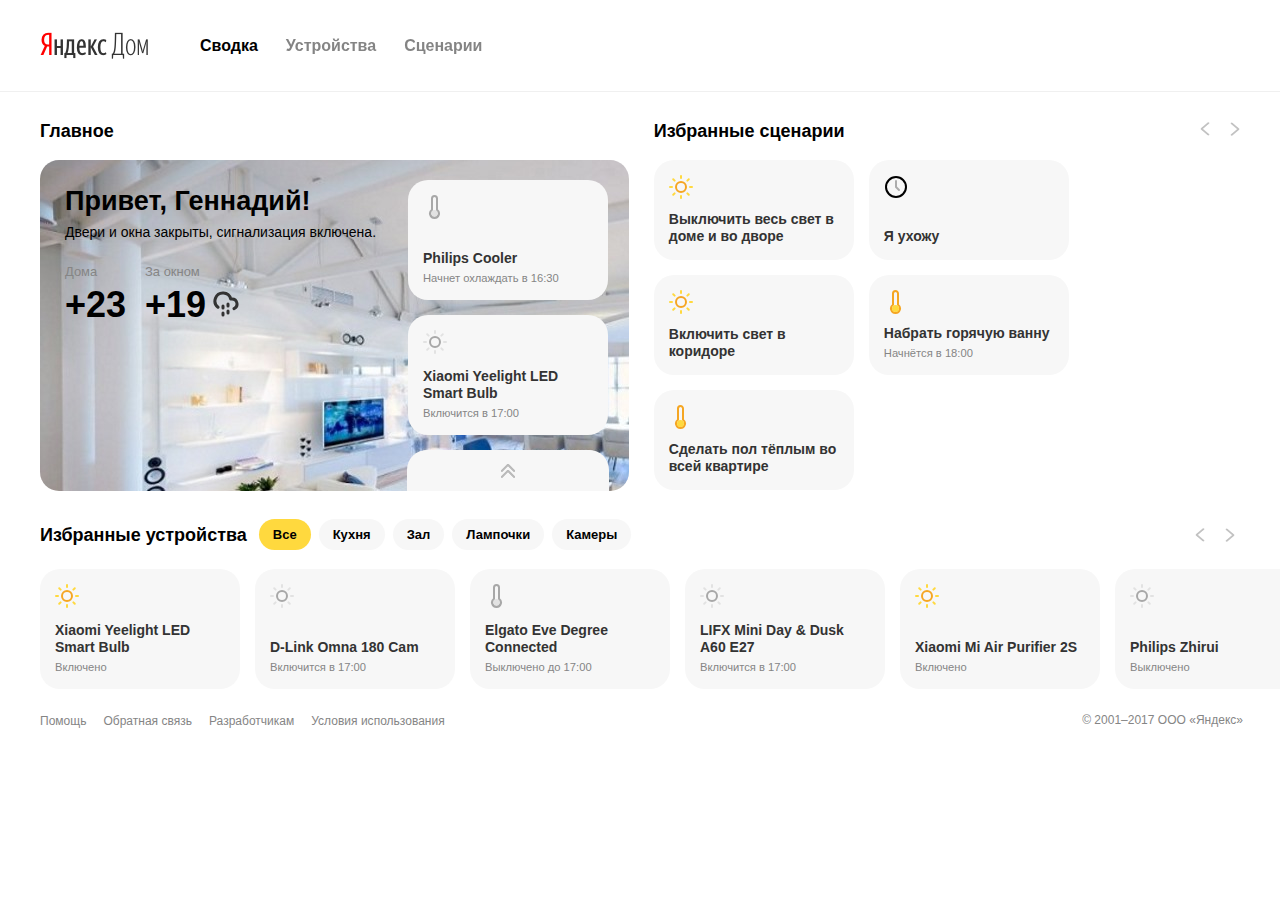
==== commit eeb4880a: "bugged swipe in firefox" ====
--- a/index.html
+++ b/index.html
@@ -52,11 +52,11 @@
                     </div>
                 </div>
             </div>
-            <div class="main__next-devices sm-hidden">
+            <div class="main__next-devices sm-hidden" jsToggler="main" jsTogglerType="forward">
                 <img src="./src/img/svg/more.svg" alt="Дальше">
             </div>
             <div class="main__devices">
-                <div class="main__column">
+                <div class="main__row" jsRow="main" jsAdaptive="900">
                     <article class="item">
                         <img class="item__image" src="./src/img/svg/icon_temperature.svg">
                         <div class="item__text">
@@ -84,19 +84,19 @@
                     <article class="item">
                         <img class="item__image" src="./src/img/svg/icon_sun_2.svg">
                         <div class="item__text">
-                            Выключить весь свет в доме и во дворе
-                        </div>
-                    </article>
-                    <article class="item">
-                        <img class="item__image" src="./src/img/svg/icon_sun_2.svg">
-                        <div class="item__text">
-                            Выключить весь свет в доме и во дворе
-                        </div>
-                    </article>
-                    <article class="item">
-                        <img class="item__image" src="./src/img/svg/icon_sun_2.svg">
-                        <div class="item__text">
-                            Выключить весь свет в доме и во дворе
+                            Выключить весь свет в доме и во дворе1
+                        </div>
+                    </article>
+                    <article class="item">
+                        <img class="item__image" src="./src/img/svg/icon_sun_2.svg">
+                        <div class="item__text">
+                            Выключить весь свет в доме и во дворе2
+                        </div>
+                    </article>
+                    <article class="item">
+                        <img class="item__image" src="./src/img/svg/icon_sun_2.svg">
+                        <div class="item__text">
+                            Выключить весь свет в доме и во дворе3
                         </div>
                     </article>
                 </div>
@@ -106,13 +106,13 @@
     <section class="scripts section">
         <div class="section__upper">
             <h2 class="title">Избранные сценарии</h2>
-            <div class="scroller scroller-scripts sm-hidden">
+            <div class="scroller scroller-scripts sm-hidden" jsToggler="scripts" jsTogglerType="both">
                 <img src="./src/img/png/arrow@2x.png" alt="Предыдущий" class="scroller__arrow">
                 <img src="./src/img/png/arrow_next@2x.png" alt="Следующий" class="scroller__arrow">
             </div>
         </div>
         <div class="scripts__wrap">
-            <div class="scripts__area">
+            <div class="scripts__area" jsRow="scripts" jsAdaptive="900">
                 <article class="item">
                     <img class="item__image" src="./src/img/svg/icon_sun_2.svg">
                     <div class="item__text">
@@ -162,13 +162,13 @@
                 </div>
                 <div class="devices__filter_sm"></div>
             </div>
-            <div class="scroller scroller-devices sm-hidden">
+            <div class="scroller scroller-devices sm-hidden" jsToggler="devices" jsTogglerType="both">
                 <img src="./src/img/png/arrow@2x.png" alt="Предыдущий" class="scroller__arrow ">
                 <img src="./src/img/png/arrow_next@2x.png" alt="Следующий" class="scroller__arrow active">
             </div>
         </div>
         <div class="devices__visible-area">
-            <div class="devices__row">
+            <div class="devices__row" jsRow="devices" jsAdaptive="900">
                 <article class="item">
                     <img class="item__image" src="./src/img/svg/icon_sun_2.svg">
                     <div class="item__text">
@@ -232,7 +232,7 @@
                         </p>
                     </div>
                 </article>
-                <article class="item">Xiaomi Mi Air Purifier 2S
+                <article class="item">
                     <img class="item__image" src="./src/img/svg/icon_temperature_2.svg">
                     <div class="item__text">
                         Xiaomi Mi Air Purifier 2S
@@ -241,7 +241,7 @@
                         </p>
                     </div>
                 </article>
-                <article class="item">Xiaomi Mi Air Purifier 2S
+                <article class="item">
                     <img class="item__image" src="./src/img/svg/icon_temperature_2.svg">
                     <div class="item__text">
                         Test
@@ -250,7 +250,7 @@
                         </p>
                     </div>
                 </article>
-                <article class="item">Xiaomi Mi Air Purifier 2S
+                <article class="item">
                     <img class="item__image" src="./src/img/svg/icon_temperature_2.svg">
                     <div class="item__text">
                         Test Super
@@ -274,5 +274,7 @@
     </nav>
     <div class="copyright">© 2001–2017 ООО «Яндекс»</div>
 </footer>
+<script src="./src/js/libs/john-doherty/pure-swipe.min.js"></script>
+<script src="./src/js/script.js"></script>
 </body>
 </html>--- a/src/css/main.css
+++ b/src/css/main.css
@@ -1,2 +1,2 @@
-html,body,div,span,applet,object,iframe,h1,h2,h3,h4,h5,h6,p,blockquote,pre,a,abbr,acronym,address,big,cite,code,del,dfn,em,img,ins,kbd,q,s,samp,small,strike,strong,sub,sup,tt,var,b,u,i,center,dl,dt,dd,ol,ul,li,fieldset,form,label,legend,table,caption,tbody,tfoot,thead,tr,th,td,article,aside,canvas,details,embed,figure,figcaption,footer,header,hgroup,menu,nav,output,ruby,section,summary,time,mark,audio,video{margin:0;padding:0;border:0;font-size:100%;font:inherit;vertical-align:baseline}article,aside,details,figcaption,figure,footer,header,hgroup,menu,nav,section{display:block}body{line-height:1}ol,ul{list-style:none}blockquote,q{quotes:none}blockquote:before,blockquote:after,q:before,q:after{content:'';content:none}table{border-collapse:collapse;border-spacing:0}@font-face{font-family:'arial_mtregular';src:url("./../fonts/arialmt-webfont.eot");src:url("./../fonts/arialmt-webfont.eot?#iefix") format("embedded-opentype"),url("./../fonts/arialmt-webfont.woff2") format("woff2"),url("./../fonts/arialmt-webfont.woff") format("woff"),url("./../fonts/arialmt-webfont.ttf") format("truetype"),url("./../fonts/arialmt-webfont.svg#arial_mtregular") format("svg");font-weight:normal;font-style:normal}@font-face{font-family:"ArialMT";src:url("./../fonts/ArialMT.otf");font-weight:400;font-style:normal}html{font-size:16px;font-family:Arial,sans-serif}html,body{margin:0}*{box-sizing:border-box}body{background:transparent}main.container{margin-bottom:8px}button{outline:none}button:hover{cursor:pointer}.container{max-width:1366px;padding:0 0 0 40px;margin:0 auto}.title{margin-bottom:20px;font-size:18px;font-weight:700}.wrapper{display:flex;flex-wrap:wrap;padding-top:30px}.sm-hidden{display:block}.section__upper{display:flex;justify-content:space-between}.scroller{display:flex;justify-content:space-between;width:40px}.scroller__arrow{display:block;width:10px;height:14px}.scroller-scripts{margin-right:40px}.header{min-height:92px;display:flex;align-items:center;border-bottom:1px solid #F0F0F0}.head-nav{margin-left:52px}.head-nav__ul{display:flex;flex-wrap:wrap}.head-nav__li{margin-right:28px}.head-nav__link{opacity:0.6;font-size:16px;font-weight:700;color:#333;line-height:20px;text-decoration:none}.head-nav__link.active{opacity:1;color:#000}.main{width:47.5%;margin:0 2% 28px 0}.main .item{min-height:120px;margin-right:0}.main__body{position:relative;display:flex;overflow:hidden;padding:20px 21px 0 25px;max-height:330px;min-height:331px;background:#fff url("./../img/jpeg/12.jpg") no-repeat;border-radius:19px}.main__info{padding-top:8px}.main__greeting{margin-right:5px;margin-bottom:10px;font-size:27px;font-weight:700}.main__temperature{display:flex}.main__status{margin:0 5px 27px 0;font-size:14px}.main__temperature_title{color:#858585;font-size:0.81rem;margin-bottom:8px}.main__temperature_indoors,.main__temperature_outdoors{min-width:80px}.main__temperature_value{font-size:calc(2em + 4px);font-weight:700}.main__devices{margin:0 0 0 auto}.main__column{display:flex;flex-wrap:wrap;flex-direction:column;height:10000px}.main__next-devices{position:absolute;z-index:2;bottom:0;width:202px;height:41px;display:flex;align-items:center;justify-content:center;right:20px;background-color:#F7F7F7;border-radius:20px 20px 0 0}.main__temperature_img{margin-left:-3px}.main__temperature_wrap{float:left;margin-right:10px}.scripts{width:50.5%}.scripts__area{display:flex;flex-wrap:wrap}.item{display:flex;flex-direction:column;align-items:flex-start;width:200px;min-height:100px;padding:15px;margin:0 15px 15px 0;border-radius:20px;background-color:#F7F7F7;-moz-transition:box-shadow 0.3s ease-in-out,color 0.3s ease-in-out,background-color 0.3s ease-in-out,border 0.3s ease-in-out;-o-transition:box-shadow 0.3s ease-in-out,color 0.3s ease-in-out,background-color 0.3s ease-in-out,border 0.3s ease-in-out;-webkit-transition:box-shadow 0.3s ease-in-out,color 0.3s ease-in-out,background-color 0.3s ease-in-out,border 0.3s ease-in-out;transition:box-shadow 0.3s ease-in-out,color 0.3s ease-in-out,background-color 0.3s ease-in-out,border 0.3s ease-in-out}.item:hover,.item:active{cursor:pointer;box-shadow:0 2px 6px 0 rgba(197,186,186,0.5);background:#fff}.item__text{margin:auto 0 0 0;font-weight:700;font-size:14px;color:#333;letter-spacing:0;line-height:1.2;text-align:left}.item__mode{margin-top:5px;font-weight:400;font-size:0.70rem;color:#858585;letter-spacing:0}.devices{width:100%}.devices .title{margin-bottom:0}.devices .item{min-height:120px}.devices__upper{display:flex;align-items:center;margin-bottom:19px}.devices__filter{margin:0 auto 0 12px}.devices__filter_lg{display:flex}.devices__filter-btn{display:block;margin-right:8px;padding:8px 14px;background-color:#F7F7F7;font-size:0.8125rem;font-weight:700;border-radius:20px;border:none}.devices__filter-btn.active{background-color:#FFD93E}.scroller-devices{margin-right:45px}.devices__visible-area{overflow-x:hidden}.devices__row{display:flex;width:10000px}.footer{display:flex;align-items:center;justify-content:space-between;padding-right:37px}.footer__ul{display:flex;flex-wrap:wrap}.footer__a,.copyright{font-size:0.75rem;color:#858585;letter-spacing:0.01px}.footer__li{margin-right:17px}.footer__a{text-decoration:none}.footer__a:hover{text-decoration:none}@media (max-width: 991px){.main__temperature_wrap{font-size:1.5rem}}@media (max-width: 900px){.main{margin:0 0 31px 0}.main .item{margin-right:20px}.main,.devices,.scripts{width:100%}.main__body{flex-direction:column;min-height:inherit}.main__devices{margin:0}.main__column{flex-direction:row}.main__greeting{font-size:18px;margin-bottom:8px}.item{margin-bottom:21px;align-self:flex-start}.sm-hidden{display:none}.main__status,.main__temperature_title{font-size:12px}.main__temperature_img{max-width:20px;height:auto}.main__temperature_value{display:flex;align-items:flex-start}.main__info{padding-top:0}.main__body{padding-top:23px;padding-left:21px}.header{border-bottom:none;min-height:62px}.container{padding:0}.container.header{padding:0 20px}.section{padding:0 20px}.section.scripts,.section.devices{padding-right:0}.main__status{margin-bottom:16px}.main__temperature_indoors,.main__temperature_outdoors{min-width:59px}.main__temperature_wrap{margin-right:6px}.main__temperature{margin-bottom:21px}.main__column{height:auto;width:10000px}.scripts__area{width:10000px}.scripts__wrap{overflow-x:hidden}.item__text{line-height:1.2}.scripts{margin-bottom:14px}.footer__a,.copyright{padding:0 20px;font-size:0.65rem}.footer__li{margin-bottom:10px}}
+html,body,div,span,applet,object,iframe,h1,h2,h3,h4,h5,h6,p,blockquote,pre,a,abbr,acronym,address,big,cite,code,del,dfn,em,img,ins,kbd,q,s,samp,small,strike,strong,sub,sup,tt,var,b,u,i,center,dl,dt,dd,ol,ul,li,fieldset,form,label,legend,table,caption,tbody,tfoot,thead,tr,th,td,article,aside,canvas,details,embed,figure,figcaption,footer,header,hgroup,menu,nav,output,ruby,section,summary,time,mark,audio,video{margin:0;padding:0;border:0;font-size:100%;font:inherit;vertical-align:baseline}article,aside,details,figcaption,figure,footer,header,hgroup,menu,nav,section{display:block}body{line-height:1}ol,ul{list-style:none}blockquote,q{quotes:none}blockquote:before,blockquote:after,q:before,q:after{content:'';content:none}table{border-collapse:collapse;border-spacing:0}@font-face{font-family:'arial_mtregular';src:url("./../fonts/arialmt-webfont.eot");src:url("./../fonts/arialmt-webfont.eot?#iefix") format("embedded-opentype"),url("./../fonts/arialmt-webfont.woff2") format("woff2"),url("./../fonts/arialmt-webfont.woff") format("woff"),url("./../fonts/arialmt-webfont.ttf") format("truetype"),url("./../fonts/arialmt-webfont.svg#arial_mtregular") format("svg");font-weight:normal;font-style:normal}@font-face{font-family:"ArialMT";src:url("./../fonts/ArialMT.otf");font-weight:400;font-style:normal}html{font-size:16px;font-family:Arial,sans-serif}html,body{margin:0}*{box-sizing:border-box}body{background:transparent}main.container{margin-bottom:8px}button{outline:none}button:hover{cursor:pointer}.container{max-width:1366px;padding:0 0 0 40px;margin:0 auto}.title{margin-bottom:20px;font-size:18px;font-weight:700}.wrapper{display:flex;flex-wrap:wrap;padding-top:30px}.sm-hidden{display:block}[jsrow]{transition-property:margin-left, margin-top;transition-duration:0.3s, 0.3s;transition-timing-function:linear, linear}.section__upper{display:flex;justify-content:space-between}.scroller{display:flex;justify-content:space-between;width:40px}.scroller__arrow{display:block;width:10px;height:14px}.scroller-scripts{margin-right:40px}.header{min-height:92px;display:flex;align-items:center;border-bottom:1px solid #F0F0F0}.head-nav{margin-left:52px}.head-nav__ul{display:flex;flex-wrap:wrap}.head-nav__li{margin-right:28px}.head-nav__link{opacity:0.6;font-size:16px;font-weight:700;color:#333;line-height:20px;text-decoration:none}.head-nav__link.active{opacity:1;color:#000}.main{width:47.5%;margin:0 2% 28px 0}.main .item{min-height:120px;margin-right:0}.main__body{position:relative;display:flex;overflow:hidden;padding:20px 21px 0 25px;max-height:330px;min-height:331px;background:#fff url("./../img/jpeg/12.jpg") no-repeat;border-radius:19px}.main__info{padding-top:8px}.main__greeting{margin-right:5px;margin-bottom:10px;font-size:27px;font-weight:700}.main__temperature{display:flex}.main__status{margin:0 5px 27px 0;font-size:14px}.main__temperature_title{color:#858585;font-size:0.81rem;margin-bottom:8px}.main__temperature_indoors,.main__temperature_outdoors{min-width:80px}.main__temperature_value{font-size:calc(2em + 4px);font-weight:700}.main__devices{margin:0 0 0 auto}.main__row{display:flex;flex-wrap:wrap;flex-direction:column;height:10000px}.main__next-devices{position:absolute;z-index:2;bottom:0;width:202px;height:41px;display:flex;align-items:center;justify-content:center;right:20px;background-color:#F7F7F7;border-radius:20px 20px 0 0}.main__next-devices:hover{cursor:pointer}.main__temperature_img{margin-left:-3px}.main__temperature_wrap{float:left;margin-right:10px}.scripts{width:50.5%}.scripts__area{display:flex;flex-wrap:wrap}.item{display:flex;flex-direction:column;align-items:flex-start;width:200px;min-height:100px;padding:15px;margin:0 15px 15px 0;border-radius:20px;background-color:#F7F7F7;-webkit-tap-highlight-color:transparent;-webkit-tap-highlight-color:transparent;transition-property:box-shadow, background-color;transition-duration:0.3s;transition-timing-function:ease-in-out, ease-in-out;outline:none}.item:hover,.item:active{cursor:pointer;box-shadow:0 2px 6px 0 rgba(197,186,186,0.5);background:#fff}.item:active,.item:hover,.item:focus{outline:0;outline-offset:0}.item__text{margin:auto 0 0 0;font-weight:700;font-size:14px;color:#333;letter-spacing:0;line-height:1.2;text-align:left}.item__mode{margin-top:5px;font-weight:400;font-size:0.70rem;color:#858585;letter-spacing:0}.devices{width:100%}.devices .title{margin-bottom:0}.devices .item{min-height:120px}.devices__upper{display:flex;align-items:center;margin-bottom:19px}.devices__filter{margin:0 auto 0 12px}.devices__filter_lg{display:flex}.devices__filter-btn{display:block;margin-right:8px;padding:8px 14px;background-color:#F7F7F7;font-size:0.8125rem;font-weight:700;border-radius:20px;border:none}.devices__filter-btn.active{background-color:#FFD93E}.scroller-devices{margin-right:45px}.devices__visible-area{overflow-x:hidden}.devices__row{display:flex;width:10000px}.footer{display:flex;align-items:center;justify-content:space-between;padding-right:37px}.footer__ul{display:flex;flex-wrap:wrap}.footer__a,.copyright{font-size:0.75rem;color:#858585;letter-spacing:0.01px}.footer__li{margin-right:17px}.footer__a{text-decoration:none}.footer__a:hover{text-decoration:none}@media (max-width: 991px){.main__temperature_wrap{font-size:1.5rem}}@media (max-width: 900px){.main{margin:0 0 31px 0}.main .item{margin-right:20px}.main,.devices,.scripts{width:100%}.main__body{flex-direction:column;min-height:inherit}.main__devices{margin:0}.main__row{flex-direction:row;height:auto;width:10000px}.main__greeting{font-size:18px;margin-bottom:8px}.item{margin-bottom:21px;align-self:flex-start}.sm-hidden{display:none}.main__status,.main__temperature_title{font-size:12px}.main__temperature_img{max-width:20px;height:auto}.main__temperature_value{display:flex;align-items:flex-start}.main__info{padding-top:0}.main__body{padding-top:23px;padding-left:21px}.header{border-bottom:none;min-height:62px}.container{padding:0}.container.header{padding:0 20px}.section{padding:0 20px}.section.scripts,.section.devices{padding-right:0}.main__status{margin-bottom:16px}.main__temperature_indoors,.main__temperature_outdoors{min-width:59px}.main__temperature_wrap{margin-right:6px}.main__temperature{margin-bottom:21px}.scripts__area{width:10000px}.scripts__wrap{overflow-x:hidden}.item__text{line-height:1.2}.scripts{margin-bottom:14px}.footer__a,.copyright{padding:0 20px;font-size:0.65rem}.footer__li{margin-bottom:10px}}
 /*# sourceMappingURL=main.css.map */
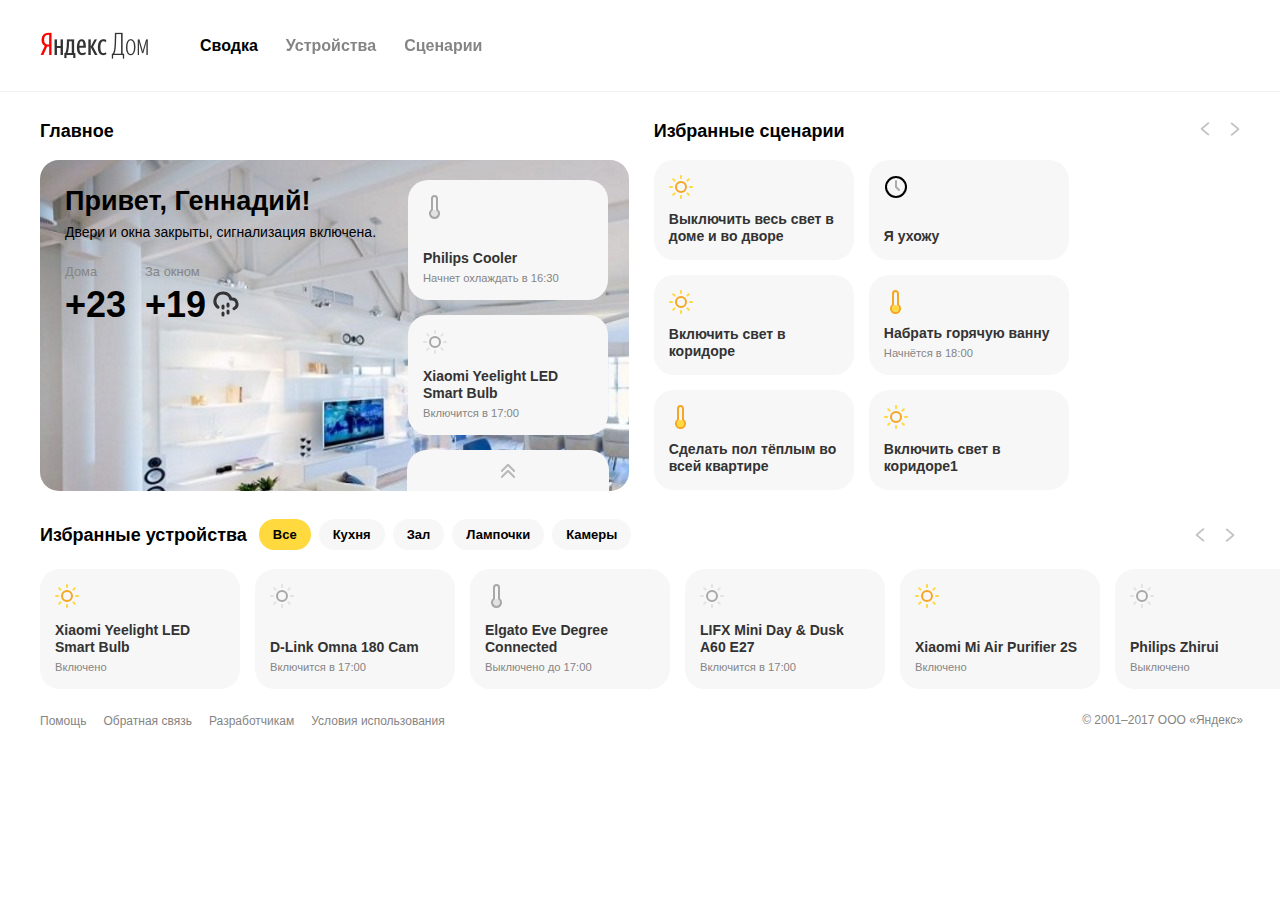
==== commit f66a1b24: "scroll complete" ====
--- a/index.html
+++ b/index.html
@@ -52,7 +52,7 @@
                     </div>
                 </div>
             </div>
-            <div class="main__next-devices sm-hidden" jsToggler="main" jsTogglerType="forward">
+            <div class="main__next-devices sm-hidden" jsToggler="main" jsTogglerType="mainNext">
                 <img src="./src/img/svg/more.svg" alt="Дальше">
             </div>
             <div class="main__devices">
@@ -106,9 +106,9 @@
     <section class="scripts section">
         <div class="section__upper">
             <h2 class="title">Избранные сценарии</h2>
-            <div class="scroller scroller-scripts sm-hidden" jsToggler="scripts" jsTogglerType="both">
-                <img src="./src/img/png/arrow@2x.png" alt="Предыдущий" class="scroller__arrow">
-                <img src="./src/img/png/arrow_next@2x.png" alt="Следующий" class="scroller__arrow">
+            <div class="scroller scroller-scripts sm-hidden" jsToggler="scripts">
+                <img src="./src/img/png/arrow@2x.png" alt="Предыдущий" class="scroller__arrow" jsTogglerType="scriptsPrev">
+                <img src="./src/img/png/arrow_next@2x.png" alt="Следующий" class="scroller__arrow" jsTogglerType="scriptsNext">
             </div>
         </div>
         <div class="scripts__wrap">
@@ -144,6 +144,27 @@
                     <img class="item__image" src="./src/img/svg/icon_temperature_2.svg">
                     <div class="item__text">
                         Сделать пол тёплым во всей квартире
+                    </div>
+                </article>
+                <article class="item">
+                    <img class="item__image" src="./src/img/svg/icon_sun_2.svg">
+                    <div class="item__text">
+                        Включить свет в коридоре1
+                    </div>
+                </article>
+                <article class="item">
+                    <img class="item__image" src="./src/img/svg/icon_temperature_2.svg">
+                    <div class="item__text">
+                        Набрать горячую ванну2
+                        <p class="item__mode">
+                            Начнётся в 18:00
+                        </p>
+                    </div>
+                </article>
+                <article class="item">
+                    <img class="item__image" src="./src/img/svg/icon_temperature_2.svg">
+                    <div class="item__text">
+                        Сделать пол тёплым во всей квартире3
                     </div>
                 </article>
             </div>
@@ -154,22 +175,28 @@
             <h2 class="title">Избранные устройства</h2>
             <div class="devices__filter">
                 <div class="devices__filter_lg sm-hidden">
-                    <button class="devices__filter-btn active">Все</button>
-                    <button class="devices__filter-btn">Кухня</button>
-                    <button class="devices__filter-btn">Зал</button>
-                    <button class="devices__filter-btn">Лампочки</button>
-                    <button class="devices__filter-btn">Камеры</button>
-                </div>
-                <div class="devices__filter_sm"></div>
-            </div>
-            <div class="scroller scroller-devices sm-hidden" jsToggler="devices" jsTogglerType="both">
-                <img src="./src/img/png/arrow@2x.png" alt="Предыдущий" class="scroller__arrow ">
-                <img src="./src/img/png/arrow_next@2x.png" alt="Следующий" class="scroller__arrow active">
+                    <button class="devices__filter-btn active" devSelect="0">Все</button>
+                    <button class="devices__filter-btn" devSelect="1">Кухня</button>
+                    <button class="devices__filter-btn" devSelect="2">Зал</button>
+                    <button class="devices__filter-btn" devSelect="3">Лампочки</button>
+                    <button class="devices__filter-btn" devSelect="4">Камеры</button>
+                </div>
+                <select class="devices__filter_sm">
+                    <option class="devices__filter-opt" devSelect="0" >Все</option>
+                    <option class="devices__filter-opt" devSelect="1">Кухня</option>
+                    <option class="devices__filter-opt" devSelect="2">Зал</option>
+                    <option class="devices__filter-opt" devSelect="3">Лампочки</option>
+                    <option class="devices__filter-opt" devSelect="4">Камеры</option>
+                </select>
+            </div>
+            <div class="scroller scroller-devices sm-hidden" jsToggler="devices">
+                <img src="./src/img/png/arrow@2x.png" alt="Предыдущий" class="scroller__arrow" jsTogglerType="devicesPrev">
+                <img src="./src/img/png/arrow_next@2x.png" alt="Следующий" class="scroller__arrow active" jsTogglerType="devicesNext">
             </div>
         </div>
         <div class="devices__visible-area">
             <div class="devices__row" jsRow="devices" jsAdaptive="900">
-                <article class="item">
+                <article class="item" devType="3">
                     <img class="item__image" src="./src/img/svg/icon_sun_2.svg">
                     <div class="item__text">
                         Xiaomi Yeelight LED Smart Bulb
@@ -178,7 +205,7 @@
                         </p>
                     </div>
                 </article>
-                <article class="item">
+                <article class="item" devType="4">
                     <img class="item__image" src="./src/img/svg/icon_sun.svg">
                     <div class="item__text">
                         D-Link Omna 180 Cam
@@ -187,7 +214,7 @@
                         </p>
                     </div>
                 </article>
-                <article class="item">
+                <article class="item" devType="2">
                     <img class="item__image" src="./src/img/svg/icon_temperature.svg">
                     <div class="item__text">
                         Elgato Eve Degree Connected
@@ -196,7 +223,7 @@
                         </p>
                     </div>
                 </article>
-                <article class="item">
+                <article class="item" devType="3">
                     <img class="item__image" src="./src/img/svg/icon_sun.svg">
                     <div class="item__text">
                         LIFX Mini Day & Dusk A60 E27
@@ -205,7 +232,7 @@
                         </p>
                     </div>
                 </article>
-                <article class="item">
+                <article class="item" devType="1">
                     <img class="item__image" src="./src/img/svg/icon_sun_2.svg">
                     <div class="item__text">
                         Xiaomi Mi Air Purifier 2S
@@ -214,7 +241,7 @@
                         </p>
                     </div>
                 </article>
-                <article class="item">
+                <article class="item" devType="3">
                     <img class="item__image" src="./src/img/svg/icon_sun.svg">
                     <div class="item__text">
                         Philips Zhirui
@@ -223,7 +250,7 @@
                         </p>
                     </div>
                 </article>
-                <article class="item">
+                <article class="item" devType="3">
                     <img class="item__image" src="./src/img/svg/icon_sun_2.svg">
                     <div class="item__text">
                         Philips Zhirui
@@ -232,7 +259,7 @@
                         </p>
                     </div>
                 </article>
-                <article class="item">
+                <article class="item" devType="1">
                     <img class="item__image" src="./src/img/svg/icon_temperature_2.svg">
                     <div class="item__text">
                         Xiaomi Mi Air Purifier 2S
@@ -241,7 +268,7 @@
                         </p>
                     </div>
                 </article>
-                <article class="item">
+                <article class="item" devType="1">
                     <img class="item__image" src="./src/img/svg/icon_temperature_2.svg">
                     <div class="item__text">
                         Test
@@ -250,7 +277,7 @@
                         </p>
                     </div>
                 </article>
-                <article class="item">
+                <article class="item" devType="2">
                     <img class="item__image" src="./src/img/svg/icon_temperature_2.svg">
                     <div class="item__text">
                         Test Super
--- a/src/css/main.css
+++ b/src/css/main.css
@@ -1,2 +1,2 @@
-html,body,div,span,applet,object,iframe,h1,h2,h3,h4,h5,h6,p,blockquote,pre,a,abbr,acronym,address,big,cite,code,del,dfn,em,img,ins,kbd,q,s,samp,small,strike,strong,sub,sup,tt,var,b,u,i,center,dl,dt,dd,ol,ul,li,fieldset,form,label,legend,table,caption,tbody,tfoot,thead,tr,th,td,article,aside,canvas,details,embed,figure,figcaption,footer,header,hgroup,menu,nav,output,ruby,section,summary,time,mark,audio,video{margin:0;padding:0;border:0;font-size:100%;font:inherit;vertical-align:baseline}article,aside,details,figcaption,figure,footer,header,hgroup,menu,nav,section{display:block}body{line-height:1}ol,ul{list-style:none}blockquote,q{quotes:none}blockquote:before,blockquote:after,q:before,q:after{content:'';content:none}table{border-collapse:collapse;border-spacing:0}@font-face{font-family:'arial_mtregular';src:url("./../fonts/arialmt-webfont.eot");src:url("./../fonts/arialmt-webfont.eot?#iefix") format("embedded-opentype"),url("./../fonts/arialmt-webfont.woff2") format("woff2"),url("./../fonts/arialmt-webfont.woff") format("woff"),url("./../fonts/arialmt-webfont.ttf") format("truetype"),url("./../fonts/arialmt-webfont.svg#arial_mtregular") format("svg");font-weight:normal;font-style:normal}@font-face{font-family:"ArialMT";src:url("./../fonts/ArialMT.otf");font-weight:400;font-style:normal}html{font-size:16px;font-family:Arial,sans-serif}html,body{margin:0}*{box-sizing:border-box}body{background:transparent}main.container{margin-bottom:8px}button{outline:none}button:hover{cursor:pointer}.container{max-width:1366px;padding:0 0 0 40px;margin:0 auto}.title{margin-bottom:20px;font-size:18px;font-weight:700}.wrapper{display:flex;flex-wrap:wrap;padding-top:30px}.sm-hidden{display:block}[jsrow]{transition-property:margin-left, margin-top;transition-duration:0.3s, 0.3s;transition-timing-function:linear, linear}.section__upper{display:flex;justify-content:space-between}.scroller{display:flex;justify-content:space-between;width:40px}.scroller__arrow{display:block;width:10px;height:14px}.scroller-scripts{margin-right:40px}.header{min-height:92px;display:flex;align-items:center;border-bottom:1px solid #F0F0F0}.head-nav{margin-left:52px}.head-nav__ul{display:flex;flex-wrap:wrap}.head-nav__li{margin-right:28px}.head-nav__link{opacity:0.6;font-size:16px;font-weight:700;color:#333;line-height:20px;text-decoration:none}.head-nav__link.active{opacity:1;color:#000}.main{width:47.5%;margin:0 2% 28px 0}.main .item{min-height:120px;margin-right:0}.main__body{position:relative;display:flex;overflow:hidden;padding:20px 21px 0 25px;max-height:330px;min-height:331px;background:#fff url("./../img/jpeg/12.jpg") no-repeat;border-radius:19px}.main__info{padding-top:8px}.main__greeting{margin-right:5px;margin-bottom:10px;font-size:27px;font-weight:700}.main__temperature{display:flex}.main__status{margin:0 5px 27px 0;font-size:14px}.main__temperature_title{color:#858585;font-size:0.81rem;margin-bottom:8px}.main__temperature_indoors,.main__temperature_outdoors{min-width:80px}.main__temperature_value{font-size:calc(2em + 4px);font-weight:700}.main__devices{margin:0 0 0 auto}.main__row{display:flex;flex-wrap:wrap;flex-direction:column;height:10000px}.main__next-devices{position:absolute;z-index:2;bottom:0;width:202px;height:41px;display:flex;align-items:center;justify-content:center;right:20px;background-color:#F7F7F7;border-radius:20px 20px 0 0}.main__next-devices:hover{cursor:pointer}.main__temperature_img{margin-left:-3px}.main__temperature_wrap{float:left;margin-right:10px}.scripts{width:50.5%}.scripts__area{display:flex;flex-wrap:wrap}.item{display:flex;flex-direction:column;align-items:flex-start;width:200px;min-height:100px;padding:15px;margin:0 15px 15px 0;border-radius:20px;background-color:#F7F7F7;-webkit-tap-highlight-color:transparent;-webkit-tap-highlight-color:transparent;transition-property:box-shadow, background-color;transition-duration:0.3s;transition-timing-function:ease-in-out, ease-in-out;outline:none}.item:hover,.item:active{cursor:pointer;box-shadow:0 2px 6px 0 rgba(197,186,186,0.5);background:#fff}.item:active,.item:hover,.item:focus{outline:0;outline-offset:0}.item__text{margin:auto 0 0 0;font-weight:700;font-size:14px;color:#333;letter-spacing:0;line-height:1.2;text-align:left}.item__mode{margin-top:5px;font-weight:400;font-size:0.70rem;color:#858585;letter-spacing:0}.devices{width:100%}.devices .title{margin-bottom:0}.devices .item{min-height:120px}.devices__upper{display:flex;align-items:center;margin-bottom:19px}.devices__filter{margin:0 auto 0 12px}.devices__filter_lg{display:flex}.devices__filter-btn{display:block;margin-right:8px;padding:8px 14px;background-color:#F7F7F7;font-size:0.8125rem;font-weight:700;border-radius:20px;border:none}.devices__filter-btn.active{background-color:#FFD93E}.scroller-devices{margin-right:45px}.devices__visible-area{overflow-x:hidden}.devices__row{display:flex;width:10000px}.footer{display:flex;align-items:center;justify-content:space-between;padding-right:37px}.footer__ul{display:flex;flex-wrap:wrap}.footer__a,.copyright{font-size:0.75rem;color:#858585;letter-spacing:0.01px}.footer__li{margin-right:17px}.footer__a{text-decoration:none}.footer__a:hover{text-decoration:none}@media (max-width: 991px){.main__temperature_wrap{font-size:1.5rem}}@media (max-width: 900px){.main{margin:0 0 31px 0}.main .item{margin-right:20px}.main,.devices,.scripts{width:100%}.main__body{flex-direction:column;min-height:inherit}.main__devices{margin:0}.main__row{flex-direction:row;height:auto;width:10000px}.main__greeting{font-size:18px;margin-bottom:8px}.item{margin-bottom:21px;align-self:flex-start}.sm-hidden{display:none}.main__status,.main__temperature_title{font-size:12px}.main__temperature_img{max-width:20px;height:auto}.main__temperature_value{display:flex;align-items:flex-start}.main__info{padding-top:0}.main__body{padding-top:23px;padding-left:21px}.header{border-bottom:none;min-height:62px}.container{padding:0}.container.header{padding:0 20px}.section{padding:0 20px}.section.scripts,.section.devices{padding-right:0}.main__status{margin-bottom:16px}.main__temperature_indoors,.main__temperature_outdoors{min-width:59px}.main__temperature_wrap{margin-right:6px}.main__temperature{margin-bottom:21px}.scripts__area{width:10000px}.scripts__wrap{overflow-x:hidden}.item__text{line-height:1.2}.scripts{margin-bottom:14px}.footer__a,.copyright{padding:0 20px;font-size:0.65rem}.footer__li{margin-bottom:10px}}
+html,body,div,span,applet,object,iframe,h1,h2,h3,h4,h5,h6,p,blockquote,pre,a,abbr,acronym,address,big,cite,code,del,dfn,em,img,ins,kbd,q,s,samp,small,strike,strong,sub,sup,tt,var,b,u,i,center,dl,dt,dd,ol,ul,li,fieldset,form,label,legend,table,caption,tbody,tfoot,thead,tr,th,td,article,aside,canvas,details,embed,figure,figcaption,footer,header,hgroup,menu,nav,output,ruby,section,summary,time,mark,audio,video{margin:0;padding:0;border:0;font-size:100%;font:inherit;vertical-align:baseline}article,aside,details,figcaption,figure,footer,header,hgroup,menu,nav,section{display:block}body{line-height:1}ol,ul{list-style:none}blockquote,q{quotes:none}blockquote:before,blockquote:after,q:before,q:after{content:'';content:none}table{border-collapse:collapse;border-spacing:0}@font-face{font-family:'arial_mtregular';src:url("./../fonts/arialmt-webfont.eot");src:url("./../fonts/arialmt-webfont.eot?#iefix") format("embedded-opentype"),url("./../fonts/arialmt-webfont.woff2") format("woff2"),url("./../fonts/arialmt-webfont.woff") format("woff"),url("./../fonts/arialmt-webfont.ttf") format("truetype"),url("./../fonts/arialmt-webfont.svg#arial_mtregular") format("svg");font-weight:normal;font-style:normal}@font-face{font-family:"ArialMT";src:url("./../fonts/ArialMT.otf");font-weight:400;font-style:normal}html{font-size:16px;font-family:Arial,sans-serif}html,body{margin:0}*{box-sizing:border-box}body{background:transparent}main.container{margin-bottom:8px}button{outline:none}button:hover{cursor:pointer}.container{max-width:1366px;padding:0 0 0 40px;margin:0 auto}.title{margin-bottom:20px;font-size:18px;font-weight:700}.wrapper{display:flex;flex-wrap:wrap;padding-top:30px}.sm-hidden{display:block}.none{display:none !important}[jsrow]{transition-property:margin-left, margin-top;transition-duration:0.3s, 0.3s;transition-timing-function:linear, linear}.section__upper{display:flex;justify-content:space-between}.scroller{display:flex;justify-content:space-between;width:40px}.scroller__arrow{display:block;width:10px;height:14px}.scroller-scripts{margin-right:40px}[jstogglertype]:hover{cursor:pointer}.header{min-height:92px;display:flex;align-items:center;border-bottom:1px solid #F0F0F0}.head-nav{margin-left:52px}.head-nav__ul{display:flex;flex-wrap:wrap}.head-nav__li{margin-right:28px}.head-nav__link{opacity:0.6;font-size:16px;font-weight:700;color:#333;line-height:20px;text-decoration:none}.head-nav__link.active{opacity:1;color:#000}.main{width:47.5%;margin:0 2% 28px 0}.main .item{min-height:120px;margin-right:0}.main__body{position:relative;display:flex;overflow:hidden;padding:20px 21px 0 25px;max-height:330px;min-height:331px;background:#fff url("./../img/jpeg/12.jpg") no-repeat;border-radius:19px}.main__info{padding-top:8px}.main__greeting{margin-right:5px;margin-bottom:10px;font-size:27px;font-weight:700}.main__temperature{display:flex}.main__status{margin:0 5px 27px 0;font-size:14px}.main__temperature_title{color:#858585;font-size:0.81rem;margin-bottom:8px}.main__temperature_indoors,.main__temperature_outdoors{min-width:80px}.main__temperature_value{font-size:calc(2em + 4px);font-weight:700}.main__devices{margin:0 0 0 auto}.main__row{display:flex;flex-wrap:wrap;flex-direction:column;height:10000px}.main__next-devices{position:absolute;z-index:2;bottom:0;width:202px;height:41px;display:flex;align-items:center;justify-content:center;right:20px;background-color:#F7F7F7;border-radius:20px 20px 0 0}.main__next-devices:hover{cursor:pointer}.main__temperature_img{margin-left:-3px}.main__temperature_wrap{float:left;margin-right:10px}.scripts{width:50.5%;overflow-x:hidden}.scripts__area{overflow:hidden;display:flex;flex-wrap:wrap;max-height:330px}.item{display:flex;flex-direction:column;align-items:flex-start;width:200px;min-height:100px;padding:15px;margin:0 15px 15px 0;border-radius:20px;background-color:#F7F7F7;-webkit-tap-highlight-color:transparent;-webkit-tap-highlight-color:transparent;transition-property:box-shadow, background-color;transition-duration:0.3s;transition-timing-function:ease-in-out, ease-in-out;outline:none}.item:hover,.item:active{cursor:pointer;box-shadow:0 2px 6px 0 rgba(197,186,186,0.5);background:#fff}.item:active,.item:hover,.item:focus{outline:0;outline-offset:0}.item__text{margin:auto 0 0 0;font-weight:700;font-size:14px;color:#333;letter-spacing:0;line-height:1.2;text-align:left}.item__mode{margin-top:5px;font-weight:400;font-size:0.70rem;color:#858585;letter-spacing:0}.devices{width:100%}.devices .title{margin-bottom:0}.devices .item{min-height:120px}.devices__upper{display:flex;align-items:center;margin-bottom:19px}.devices__filter{margin:0 auto 0 12px}.devices__filter_lg{display:flex}.devices__filter-btn{display:block;margin-right:8px;padding:8px 14px;background-color:#F7F7F7;font-size:0.8125rem;font-weight:700;border-radius:20px;border:none}.devices__filter-btn.active{background-color:#FFD93E}.devices__filter_sm{display:none;width:71px;padding:6px 11px;font-weight:700;background-color:#FFD93E;border-radius:20px}.scroller-devices{margin-right:45px}.devices__visible-area{overflow-x:hidden}.devices__row{display:flex;width:10000px}.footer{display:flex;align-items:center;justify-content:space-between;padding-right:37px}.footer__ul{display:flex;flex-wrap:wrap}.footer__a,.copyright{font-size:0.75rem;color:#858585;letter-spacing:0.01px}.footer__li{margin-right:17px}.footer__a{text-decoration:none}.footer__a:hover{text-decoration:none}@media (max-width: 991px){.main__temperature_wrap{font-size:1.5rem}}@media (max-width: 900px){.main{margin:0 0 31px 0}.main .item{margin-right:20px}.main,.devices,.scripts{width:100%}.main__body{flex-direction:column;min-height:inherit}.main__devices{margin:0}.main__row{flex-direction:row;height:auto;width:10000px}.main__greeting{font-size:18px;margin-bottom:8px}.item{margin-bottom:21px;align-self:flex-start}.sm-hidden{display:none}.main__status,.main__temperature_title{font-size:12px}.main__temperature_img{max-width:20px;height:auto}.main__temperature_value{display:flex;align-items:flex-start}.main__info{padding-top:0}.main__body{padding-top:23px;padding-left:21px}.header{border-bottom:none;min-height:62px}.container{padding:0}.container.header{padding:0 20px}.section{padding:0 20px}.section.scripts,.section.devices{padding-right:0}.main__status{margin-bottom:16px}.main__temperature_indoors,.main__temperature_outdoors{min-width:59px}.main__temperature_wrap{margin-right:6px}.main__temperature{margin-bottom:21px}.scripts__area{width:10000px}.scripts__wrap{overflow-x:hidden}.item__text{line-height:1.2}.scripts{margin-bottom:14px}.footer__a,.copyright{padding:0 20px;font-size:0.65rem}.footer__li{margin-bottom:10px}.devices__filter_sm{display:block}}
 /*# sourceMappingURL=main.css.map */
